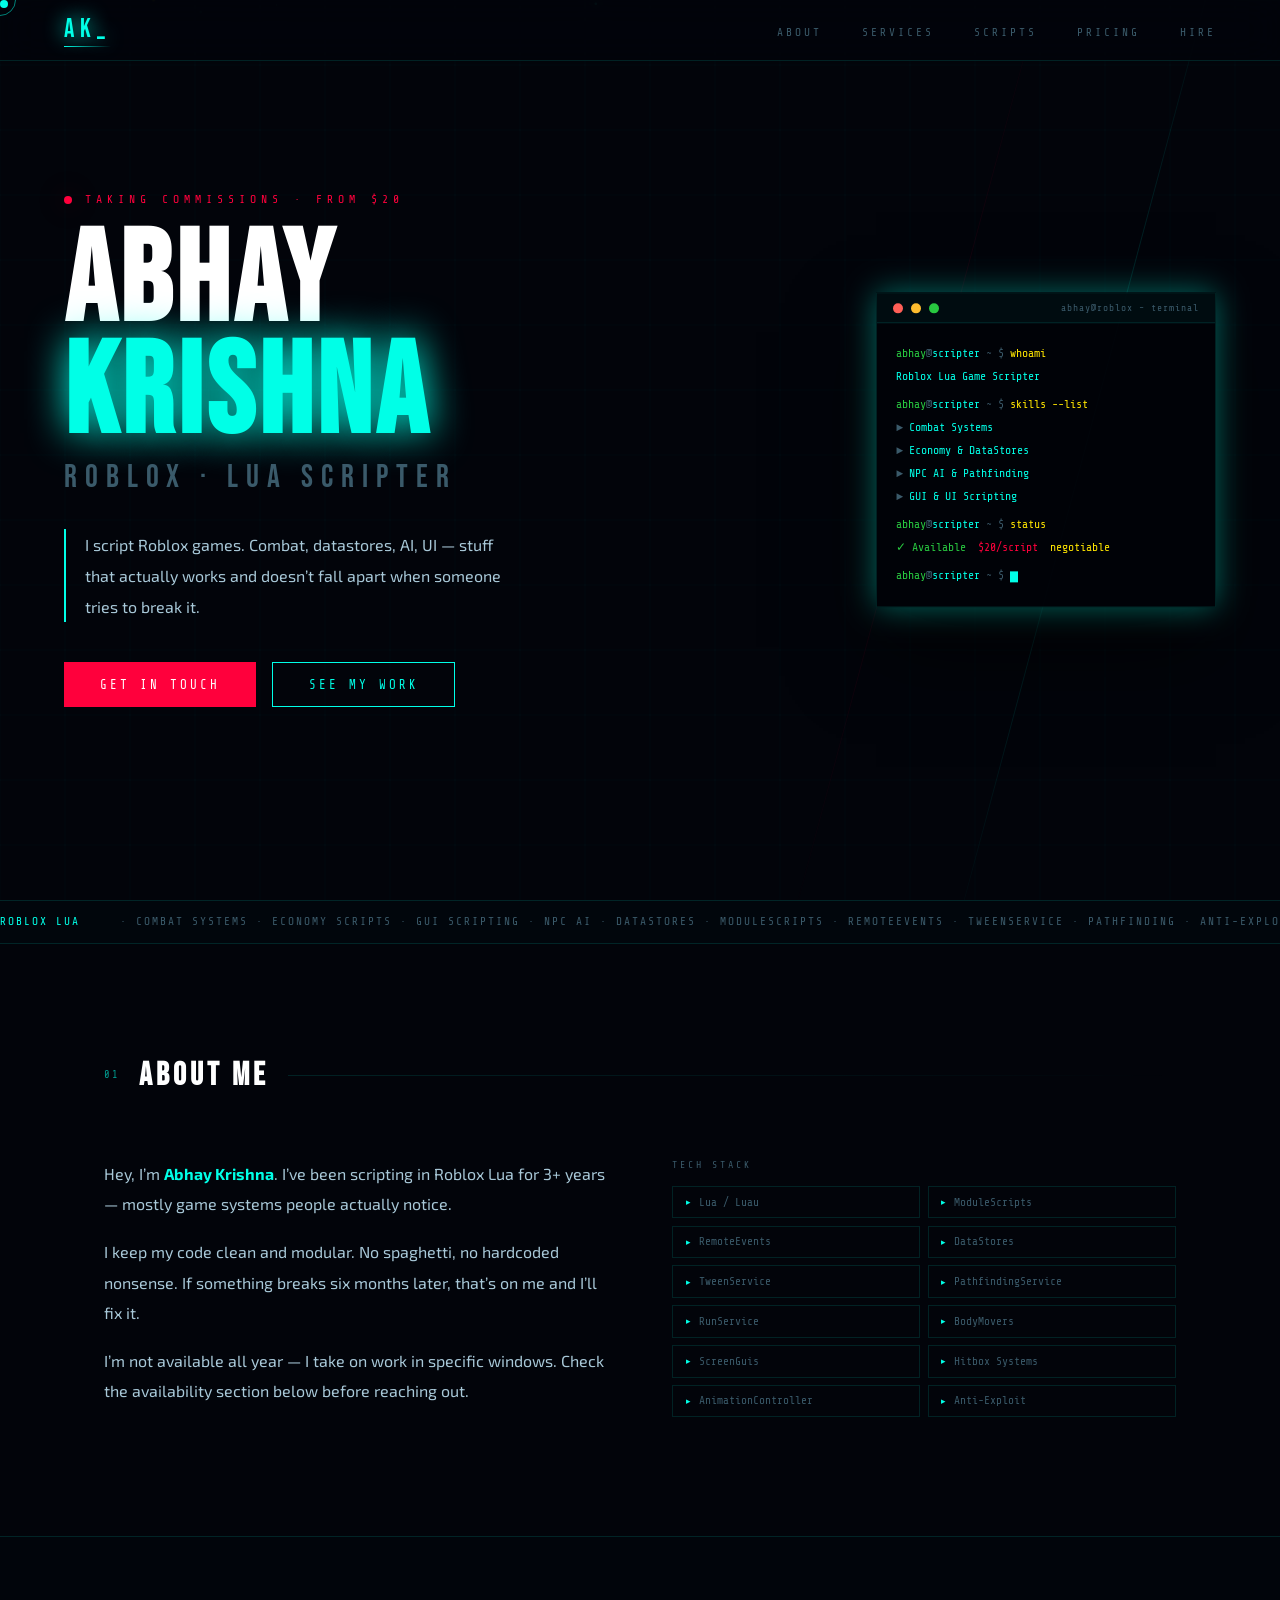
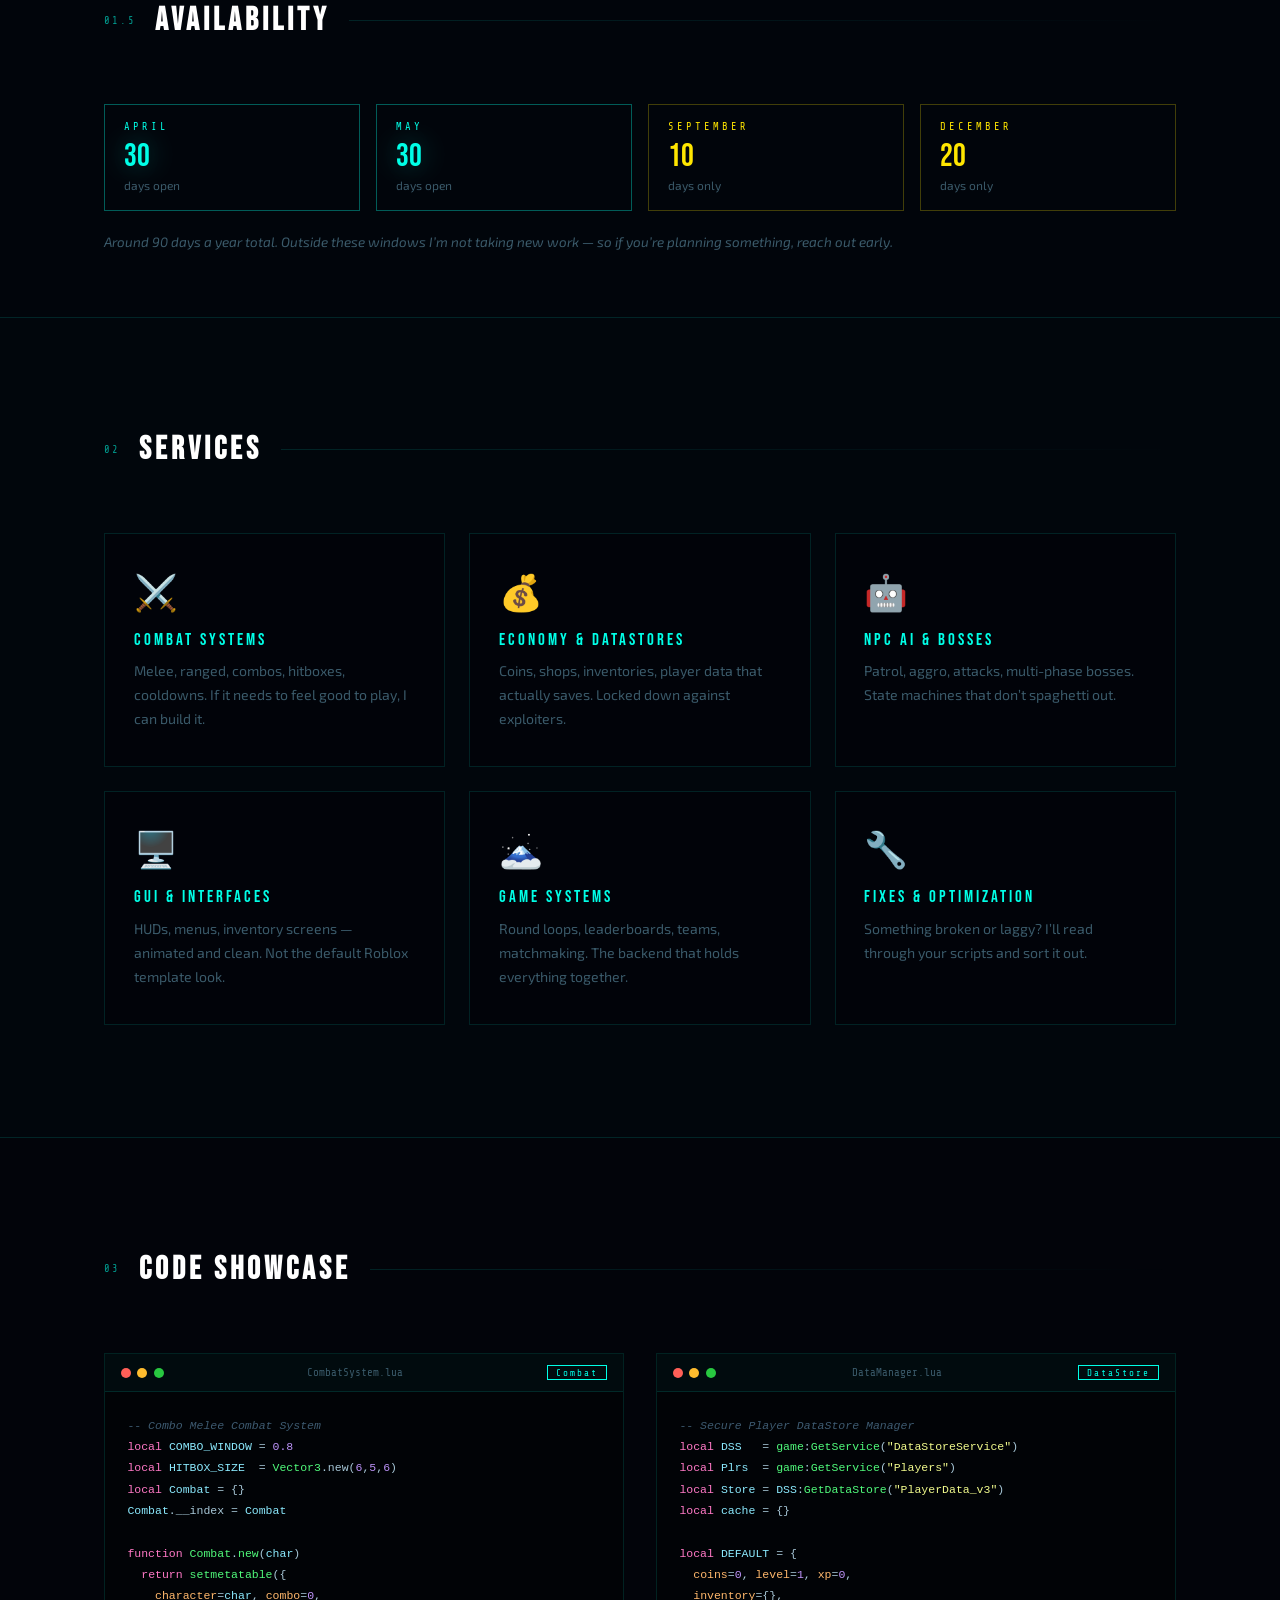
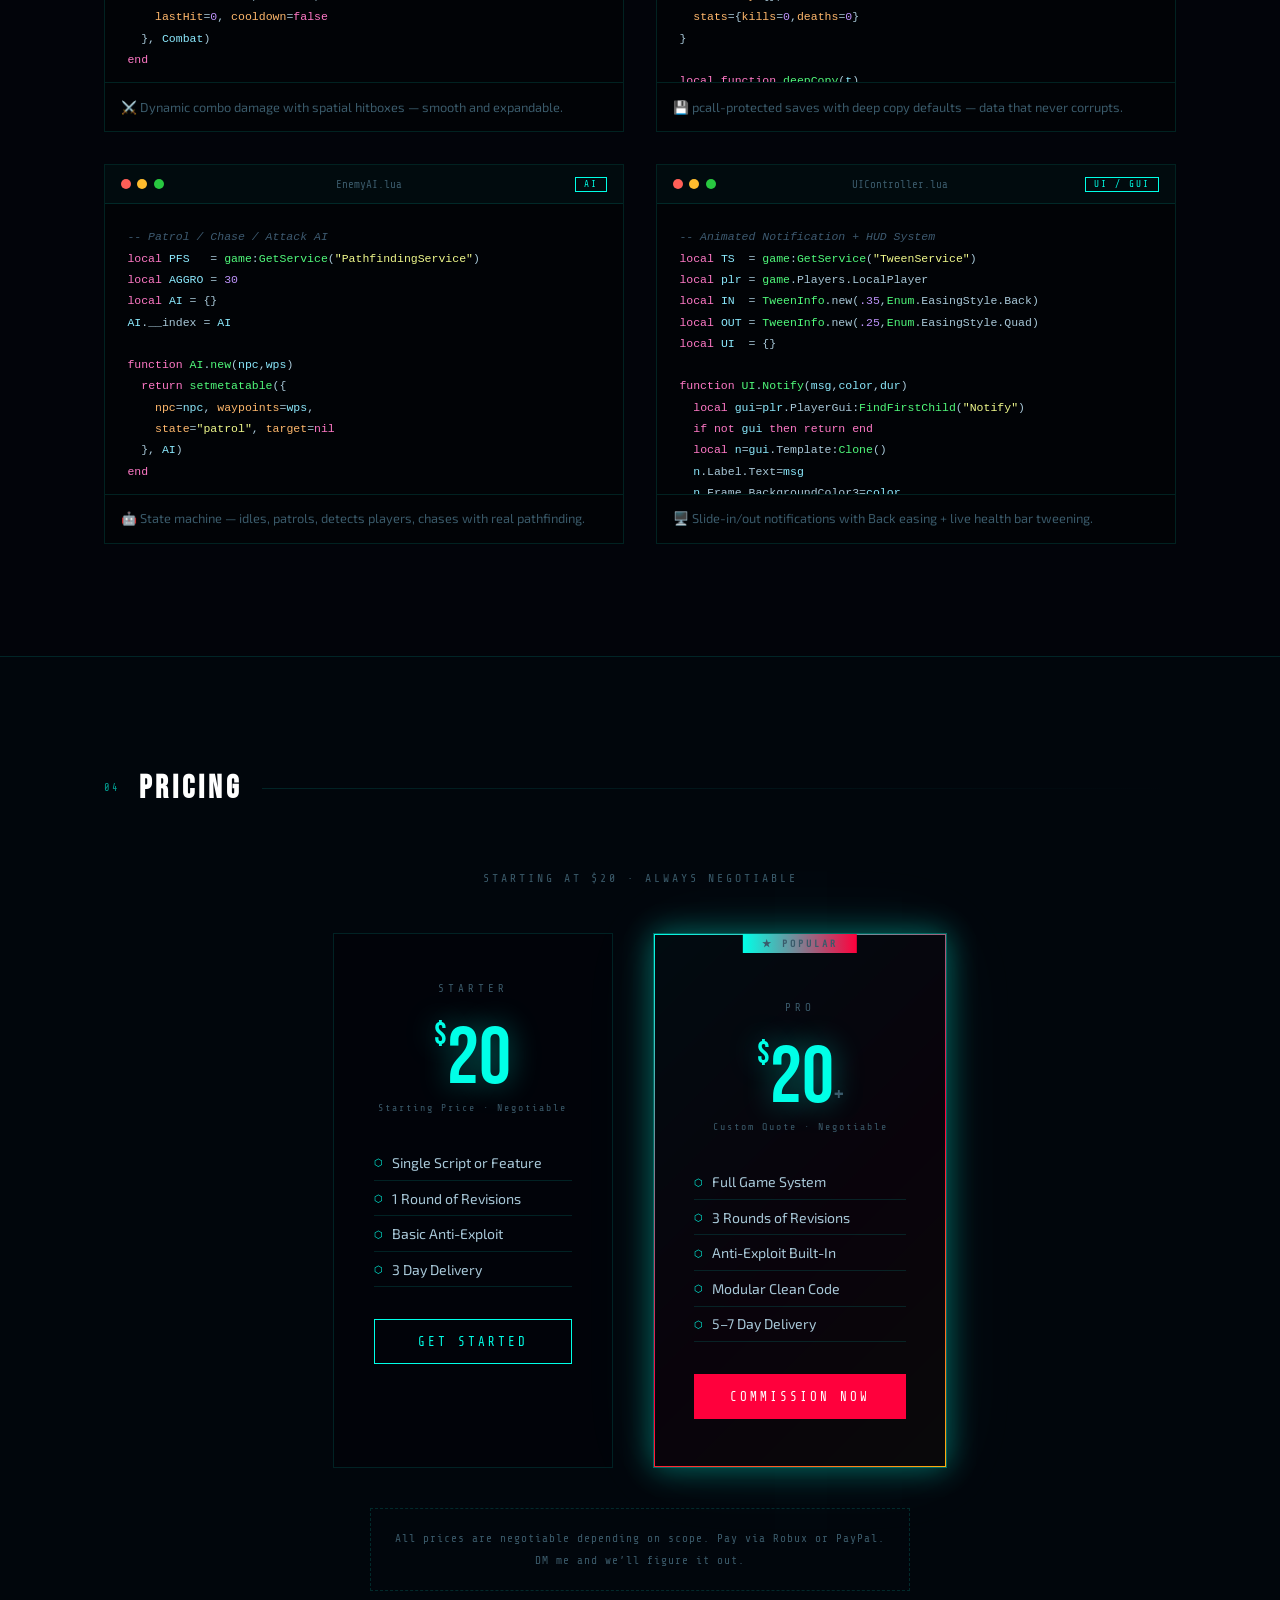
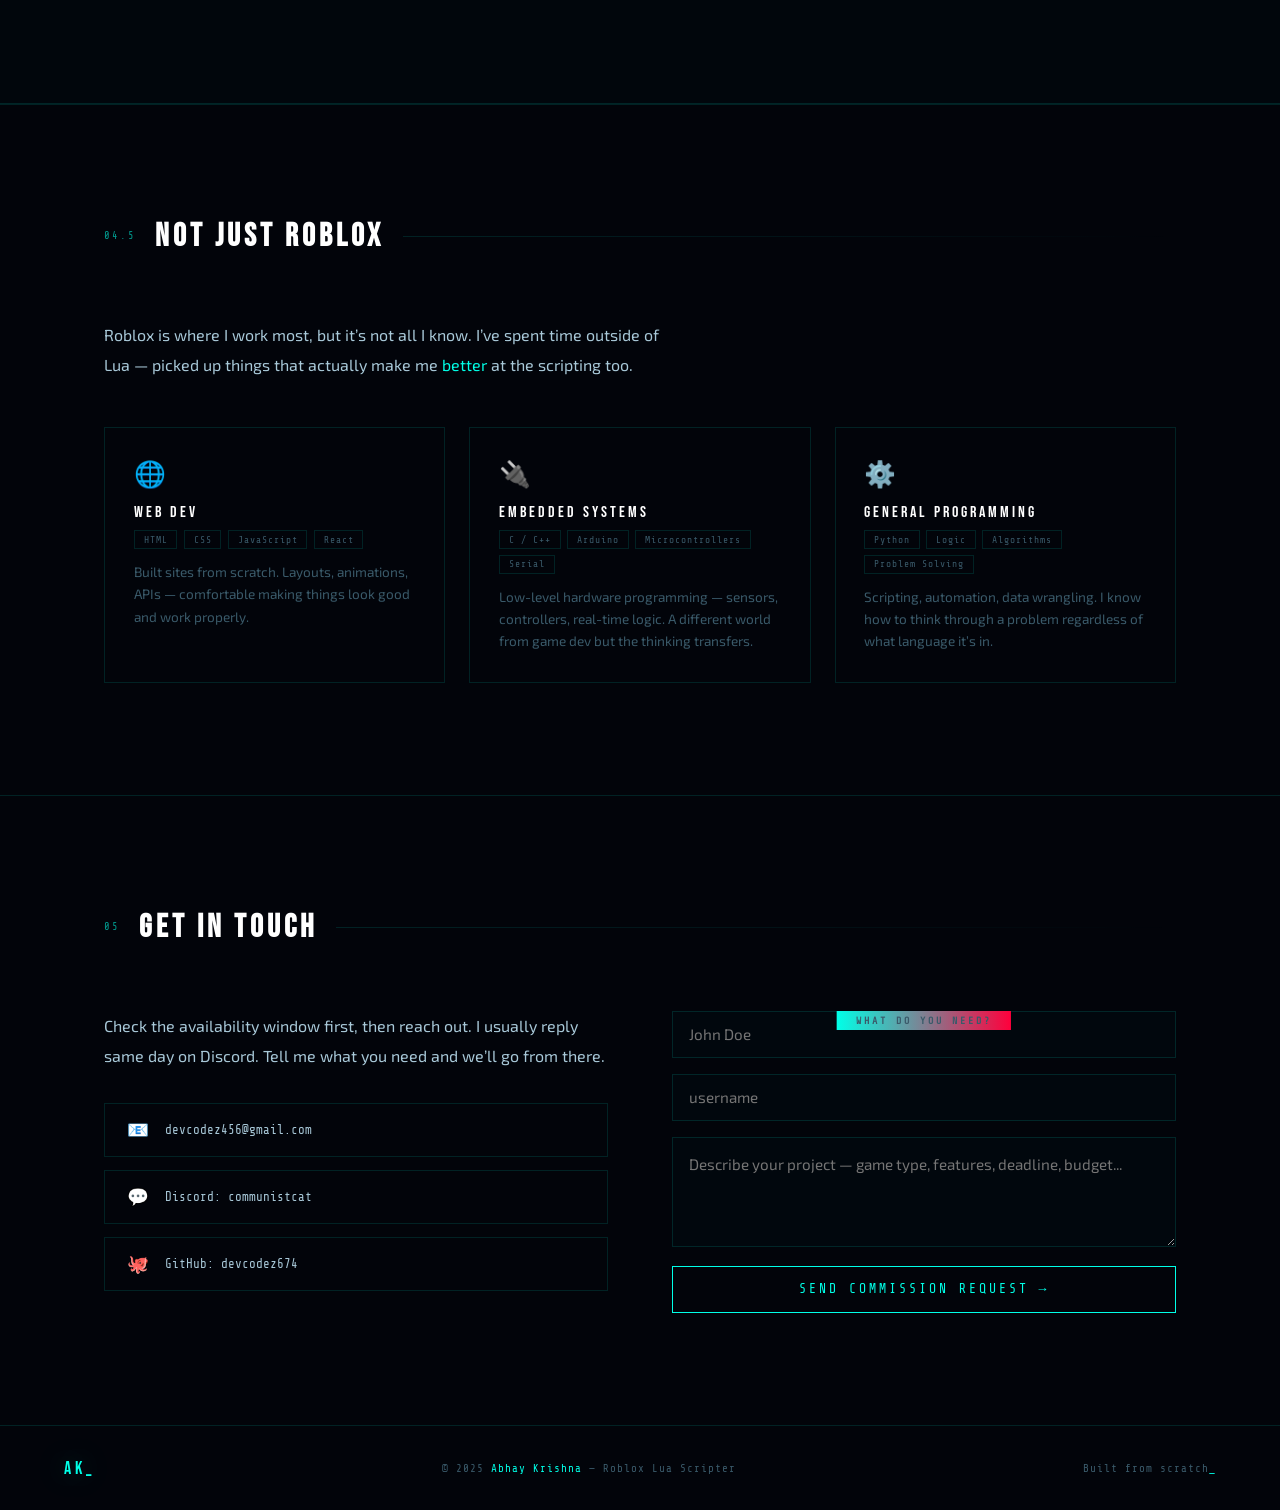
==== index.html @ d7e295e7 "Update print statement from 'Hello' to 'Goodbye'" ====
<!DOCTYPE html>
<html lang="en">
<head>
<meta charset="UTF-8">
<meta name="viewport" content="width=device-width, initial-scale=1.0">
<title>Abhay Krishna — Roblox Scripter</title>
<link href="https://fonts.googleapis.com/css2?family=Exo+2:wght@300;400;700;900&family=Share+Tech+Mono&family=Bebas+Neue&display=swap" rel="stylesheet">
<style>
:root{
  --bg:#02040a;--c1:#00ffe7;--c2:#ff003c;--c3:#ffe600;
  --border:rgba(0,255,231,.12);--text:#a8c8d8;--muted:#3a5a6a;
  --glow1:0 0 30px rgba(0,255,231,.4);--glow2:0 0 30px rgba(255,0,60,.4);
}
*,*::before,*::after{box-sizing:border-box;margin:0;padding:0}
html{scroll-behavior:smooth}
body{background:var(--bg);color:var(--text);font-family:'Exo 2',sans-serif;overflow-x:hidden;cursor:none}
 
#cur{position:fixed;width:8px;height:8px;background:var(--c1);border-radius:50%;pointer-events:none;z-index:9999;mix-blend-mode:screen;transition:transform .08s,background .15s}
#cur2{position:fixed;width:32px;height:32px;border:1px solid var(--c1);border-radius:50%;pointer-events:none;z-index:9998;opacity:.5;transition:border-color .2s,transform .1s}
#bgCanvas{position:fixed;inset:0;z-index:0;pointer-events:none}
 
nav{position:fixed;top:0;left:0;right:0;z-index:500;display:flex;justify-content:space-between;align-items:center;padding:.9rem 4rem;background:rgba(2,4,10,.8);backdrop-filter:blur(20px);border-bottom:1px solid var(--border)}
.logo{font-family:'Bebas Neue',sans-serif;font-size:1.6rem;letter-spacing:6px;color:var(--c1);text-shadow:0 0 20px var(--c1);position:relative}
.logo::after{content:'';position:absolute;bottom:-2px;left:0;right:0;height:1px;background:linear-gradient(90deg,var(--c1),transparent)}
.nav-links{display:flex;gap:2.5rem;list-style:none}
.nav-links a{font-family:'Share Tech Mono',monospace;font-size:.7rem;letter-spacing:3px;text-transform:uppercase;color:var(--muted);text-decoration:none;transition:color .2s;position:relative}
.nav-links a::after{content:'';position:absolute;bottom:-4px;left:0;width:0;height:1px;background:var(--c1);transition:width .3s}
.nav-links a:hover{color:var(--c1)}
.nav-links a:hover::after{width:100%}
 
.hero{min-height:100vh;display:flex;align-items:center;padding:0 4rem;position:relative;overflow:hidden}
.hero::before{content:'';position:absolute;top:-100px;right:15%;width:1px;height:120vh;background:linear-gradient(180deg,transparent,var(--c1),transparent);opacity:.18;transform:rotate(15deg)}
.hero::after{content:'';position:absolute;top:-100px;right:28%;width:1px;height:120vh;background:linear-gradient(180deg,transparent,var(--c2),transparent);opacity:.1;transform:rotate(15deg)}
.hero-content{position:relative;z-index:10;max-width:700px}
 
.eyebrow{font-family:'Share Tech Mono',monospace;font-size:.72rem;letter-spacing:5px;color:var(--c2);text-transform:uppercase;margin-bottom:1.3rem;display:flex;align-items:center;gap:.8rem;opacity:0;animation:fadeUp .6s .2s ease forwards}
.pdot{width:8px;height:8px;border-radius:50%;background:var(--c2);box-shadow:var(--glow2);animation:pdot 1.5s ease-in-out infinite}
@keyframes pdot{0%,100%{transform:scale(1);opacity:1}50%{transform:scale(2);opacity:.3}}
 
.hname{font-family:'Bebas Neue',sans-serif;font-size:clamp(4rem,10vw,9rem);line-height:.88;letter-spacing:4px;color:#fff;margin-bottom:.35rem;opacity:0;animation:fadeUp .7s .35s ease forwards}
.glitch{position:relative;color:var(--c1);text-shadow:0 0 40px var(--c1);display:inline-block;animation:glitch 5s infinite}
@keyframes glitch{
  0%,88%,100%{clip-path:none;transform:none}
  90%{clip-path:inset(15% 0 65% 0);transform:translate(-5px,0);color:var(--c2)}
  92%{clip-path:inset(60% 0 10% 0);transform:translate(5px,0);color:var(--c3)}
  94%{clip-path:none;transform:none;color:var(--c1)}
  96%{clip-path:inset(35% 0 45% 0);transform:translate(-3px,0)}
  98%{clip-path:none;transform:none}
}
.hsub{font-family:'Bebas Neue',sans-serif;font-size:clamp(1rem,2.5vw,2rem);letter-spacing:8px;color:var(--muted);margin-bottom:2rem;opacity:0;animation:fadeUp .7s .5s ease forwards}
.hdesc{font-size:1rem;line-height:1.95;color:var(--text);max-width:460px;margin-bottom:2.5rem;border-left:2px solid var(--c1);padding-left:1.2rem;opacity:0;animation:fadeUp .7s .65s ease forwards}
.hbtns{display:flex;gap:1rem;flex-wrap:wrap;opacity:0;animation:fadeUp .7s .8s ease forwards}
 
.btn{font-family:'Share Tech Mono',monospace;font-size:.78rem;letter-spacing:3px;text-transform:uppercase;padding:.9rem 2.2rem;text-decoration:none;cursor:none;display:inline-block;transition:all .22s;border:none}
.btn-neon{background:transparent;color:var(--c1);border:1px solid var(--c1)}
.btn-neon:hover{background:var(--c1);color:#000;box-shadow:var(--glow1);transform:translateY(-2px)}
.btn-fire{background:var(--c2);color:#fff;border:1px solid var(--c2)}
.btn-fire:hover{box-shadow:var(--glow2);transform:translateY(-2px)}
 
.hero-term{position:absolute;right:5%;top:50%;transform:translateY(-50%);background:rgba(1,3,8,.95);border:1px solid var(--border);width:340px;box-shadow:var(--glow1),0 40px 80px rgba(0,0,0,.7);opacity:0;animation:slideIn .8s .9s ease forwards;z-index:10}
@keyframes slideIn{from{opacity:0;transform:translateY(-50%) translateX(40px)}to{opacity:1;transform:translateY(-50%) translateX(0)}}
.tbar{display:flex;align-items:center;gap:.5rem;padding:.6rem 1rem;background:rgba(0,255,231,.04);border-bottom:1px solid var(--border)}
.tbar .d{width:10px;height:10px;border-radius:50%}
.tbar .d:nth-child(1){background:#ff5f57}.tbar .d:nth-child(2){background:#febc2e}.tbar .d:nth-child(3){background:#28c840}
.ttitle{font-family:'Share Tech Mono',monospace;font-size:.6rem;color:var(--muted);margin-left:auto;letter-spacing:1px}
.tbody{padding:1.2rem;font-family:'Share Tech Mono',monospace;font-size:.72rem;line-height:2}
.tg{color:#28c840}.tc{color:var(--c1)}.tr{color:var(--c2)}.ty{color:var(--c3)}.tm{color:var(--muted)}
.tcur{display:inline-block;width:8px;height:1em;background:var(--c1);animation:blink 1s step-end infinite;vertical-align:text-bottom}
@keyframes blink{0%,100%{opacity:1}50%{opacity:0}}
 
.sw{position:relative;z-index:10;max-width:1200px;margin:0 auto;padding:7rem 4rem}
.sh{display:flex;align-items:center;gap:1.2rem;margin-bottom:4rem}
.sn{font-family:'Share Tech Mono',monospace;font-size:.65rem;color:var(--c1);letter-spacing:2px;opacity:.6}
.st{font-family:'Bebas Neue',sans-serif;font-size:2rem;letter-spacing:4px;color:#fff;text-transform:uppercase}
.sl{flex:1;height:1px;background:linear-gradient(90deg,var(--border),transparent)}
 
/* ABOUT */
.abg{display:grid;grid-template-columns:1fr 1fr;gap:4rem;align-items:start}
.atext p{margin-bottom:1.1rem;line-height:1.9;font-size:1rem}
.atext strong{color:var(--c1)}
.skgrid{display:grid;grid-template-columns:1fr 1fr;gap:.45rem}
.sk{font-family:'Share Tech Mono',monospace;font-size:.7rem;padding:.55rem .8rem;border:1px solid var(--border);color:var(--muted);transition:all .2s;display:flex;align-items:center;gap:.5rem}
.sk::before{content:'▸';color:var(--c1);font-size:.55rem;flex-shrink:0}
.sk:hover{border-color:var(--c1);color:var(--c1);background:rgba(0,255,231,.04);box-shadow:var(--glow1);transform:translateX(4px)}
 
/* AVAILABILITY */
.avail-wrap{display:flex;gap:1rem;flex-wrap:wrap}
.month-block{flex:1;min-width:120px;border:1px solid var(--border);padding:1rem 1.2rem;transition:border-color .25s}
.month-block.open{border-color:rgba(0,255,231,.35)}
.month-block.limited{border-color:rgba(255,230,0,.25)}
.month-name{font-family:'Share Tech Mono',monospace;font-size:.65rem;letter-spacing:3px;color:var(--muted);text-transform:uppercase;margin-bottom:.5rem}
.month-block.open .month-name{color:var(--c1)}
.month-block.limited .month-name{color:var(--c3)}
.month-days{font-family:'Bebas Neue',sans-serif;font-size:2rem;line-height:1;color:#fff;margin-bottom:.25rem}
.month-block.open .month-days{color:var(--c1);text-shadow:var(--glow1)}
.month-block.limited .month-days{color:var(--c3)}
.month-note{font-size:.75rem;color:var(--muted);line-height:1.4}
.avail-note{margin-top:1.2rem;font-size:.85rem;color:var(--muted);line-height:1.7;font-style:italic}
 
/* SERVICES */
.svb{background:rgba(0,255,231,.012);border-top:1px solid var(--border);border-bottom:1px solid var(--border)}
.svg{display:grid;grid-template-columns:repeat(3,1fr);gap:1.5rem}
.svc{background:rgba(2,4,10,.85);border:1px solid var(--border);padding:2.2rem 1.8rem;position:relative;overflow:hidden;transition:transform .25s,border-color .25s,box-shadow .25s;cursor:none}
.svc::before{content:'';position:absolute;top:0;left:0;right:0;height:2px;background:linear-gradient(90deg,var(--c1),var(--c2));transform:scaleX(0);transform-origin:left;transition:transform .3s}
.svc::after{content:'';position:absolute;inset:0;background:radial-gradient(circle at 50% 0%,rgba(0,255,231,.05),transparent 70%);opacity:0;transition:opacity .3s}
.svc:hover{transform:translateY(-6px);border-color:rgba(0,255,231,.3);box-shadow:0 20px 60px rgba(0,0,0,.4),var(--glow1)}
.svc:hover::before{transform:scaleX(1)}
.svc:hover::after{opacity:1}
.sico{font-size:2.2rem;margin-bottom:1rem;display:block}
.snm{font-family:'Bebas Neue',sans-serif;letter-spacing:3px;font-size:1.05rem;color:var(--c1);margin-bottom:.6rem}
.sds{font-size:.88rem;color:var(--muted);line-height:1.7}
 
/* CODE */
.cgrid{display:grid;grid-template-columns:1fr 1fr;gap:2rem}
.ccard{background:#010306;border:1px solid var(--border);overflow:hidden;transition:border-color .3s,box-shadow .3s,transform .2s}
.ccard:hover{border-color:rgba(0,255,231,.4);box-shadow:var(--glow1),0 30px 60px rgba(0,0,0,.5)}
.ctop{display:flex;align-items:center;justify-content:space-between;padding:.7rem 1rem;background:rgba(0,255,231,.03);border-bottom:1px solid var(--border)}
.dots{display:flex;gap:.4rem}
.dots span{width:10px;height:10px;border-radius:50%}
.dots span:nth-child(1){background:#ff5f57}.dots span:nth-child(2){background:#febc2e}.dots span:nth-child(3){background:#28c840}
.fn2{font-family:'Share Tech Mono',monospace;font-size:.68rem;color:var(--muted)}
.ctg{font-family:'Share Tech Mono',monospace;font-size:.58rem;border:1px solid var(--c1);color:var(--c1);padding:.1rem .5rem;letter-spacing:2px}
pre{padding:1.4rem;font-family:'Share Tech Mono',monospace;font-size:.72rem;line-height:1.85;overflow-x:auto;max-height:290px;scrollbar-width:thin;scrollbar-color:var(--border) transparent}
pre::-webkit-scrollbar{width:3px;height:3px}
pre::-webkit-scrollbar-thumb{background:var(--border)}
.kw{color:#ff79c6}.fn{color:#50fa7b}.str{color:#f1fa8c}.num{color:#bd93f9}.cm{color:#3d5a70;font-style:italic}.var{color:#8be9fd}.prop{color:#ffb86c}.op{color:#ff79c6}
.cfoot{padding:.9rem 1rem;border-top:1px solid var(--border);font-size:.8rem;color:var(--muted);line-height:1.5}
 
/* PRICING */
.pw{display:flex;justify-content:center;gap:2.5rem;flex-wrap:wrap}
.pcard{background:rgba(2,4,10,.92);border:1px solid var(--border);padding:3rem 2.5rem;min-width:280px;text-align:center;position:relative;overflow:hidden;transition:transform .3s,box-shadow .3s}
.pcard.feat{border-color:rgba(0,255,231,.4);box-shadow:var(--glow1),0 0 80px rgba(0,255,231,.06)}
.pcard:hover{transform:translateY(-8px);box-shadow:0 30px 80px rgba(0,0,0,.5),var(--glow1)}
.pcard .fg{position:absolute;inset:-1px;background:linear-gradient(135deg,var(--c1),var(--c2),var(--c3),var(--c1));background-size:300%;z-index:-1;animation:bgspin 4s linear infinite;opacity:0}
.pcard.feat .fg{opacity:1}
@keyframes bgspin{0%{background-position:0%}100%{background-position:300%}}
.pcard .fi{position:absolute;inset:1px;background:rgba(2,4,10,.97);z-index:-1}
.flbl{position:absolute;top:0;left:50%;transform:translateX(-50%);background:linear-gradient(90deg,var(--c1),var(--c2));color:#000;font-family:'Share Tech Mono',monospace;font-size:.58rem;letter-spacing:3px;padding:.25rem 1.2rem;font-weight:700}
.ptier{font-family:'Share Tech Mono',monospace;font-size:.68rem;letter-spacing:4px;color:var(--muted);text-transform:uppercase;margin-bottom:1.5rem}
.pbig{font-family:'Bebas Neue',sans-serif;font-size:5rem;line-height:1;color:var(--c1);text-shadow:var(--glow1);margin-bottom:.2rem}
.pbig sup{font-size:2rem;vertical-align:top;margin-top:.8rem}
.pnote{font-family:'Share Tech Mono',monospace;font-size:.62rem;color:var(--muted);letter-spacing:2px;margin-bottom:2rem}
.plist{list-style:none;text-align:left;margin-bottom:2rem}
.plist li{padding:.55rem 0;border-bottom:1px solid var(--border);font-size:.88rem;display:flex;align-items:center;gap:.6rem}
.plist li::before{content:'⬡';color:var(--c1);font-size:.65rem;flex-shrink:0}
 
/* ALSO */
.also-intro{font-size:1rem;line-height:1.85;color:var(--text);max-width:560px;margin-bottom:3rem}
.also-intro em{color:var(--c1);font-style:normal}
.also-grid{display:grid;grid-template-columns:repeat(3,1fr);gap:1.5rem}
.also-card{border:1px solid var(--border);padding:1.8rem;position:relative;overflow:hidden;transition:border-color .25s,transform .25s;cursor:none}
.also-card::after{content:'';position:absolute;inset:0;background:radial-gradient(circle at 50% 100%,rgba(0,255,231,.04),transparent 60%);opacity:0;transition:opacity .3s}
.also-card:hover{border-color:rgba(0,255,231,.3);transform:translateY(-4px)}
.also-card:hover::after{opacity:1}
.also-icon{font-size:1.6rem;margin-bottom:.9rem;display:block}
.also-name{font-family:'Bebas Neue',sans-serif;font-size:1rem;letter-spacing:3px;color:#fff;margin-bottom:.5rem}
.also-tags{display:flex;flex-wrap:wrap;gap:.4rem;margin-bottom:.75rem}
.tag{font-family:'Share Tech Mono',monospace;font-size:.6rem;padding:.2rem .55rem;border:1px solid var(--border);color:var(--muted);letter-spacing:1px;transition:all .2s}
.also-card:hover .tag{border-color:rgba(0,255,231,.2);color:rgba(0,255,231,.5)}
.also-desc{font-size:.85rem;color:var(--muted);line-height:1.65}
 
/* CONTACT */
.cntg{display:grid;grid-template-columns:1fr 1fr;gap:4rem;align-items:start}
.cintro{font-size:1rem;line-height:1.9;margin-bottom:2rem}
.clinks{display:flex;flex-direction:column;gap:.8rem}
.clink{display:flex;align-items:center;gap:1rem;padding:1rem 1.4rem;border:1px solid var(--border);text-decoration:none;color:var(--text);font-family:'Share Tech Mono',monospace;font-size:.78rem;transition:all .2s;position:relative;overflow:hidden}
.clink::before{content:'';position:absolute;left:0;top:0;bottom:0;width:0;background:linear-gradient(90deg,rgba(0,255,231,.07),transparent);transition:width .3s}
.clink:hover{border-color:var(--c1);color:var(--c1);transform:translateX(6px)}
.clink:hover::before{width:100%}
.cico{font-size:1.1rem;min-width:20px;text-align:center}
.cform{display:flex;flex-direction:column;gap:1rem}
.flbl{font-family:'Share Tech Mono',monospace;font-size:.62rem;letter-spacing:3px;color:var(--muted);text-transform:uppercase;display:block;margin-bottom:.3rem}
.finp,.ftxt{width:100%;background:rgba(0,255,231,.015);border:1px solid var(--border);color:var(--text);padding:.85rem 1rem;font-family:'Exo 2',sans-serif;font-size:.95rem;outline:none;transition:border-color .2s,box-shadow .2s;cursor:none}
.finp:focus,.ftxt:focus{border-color:var(--c1);box-shadow:var(--glow1)}
.ftxt{resize:vertical;min-height:110px;line-height:1.6}
 
/* MARQUEE */
.marq{overflow:hidden;padding:.9rem 0;border-top:1px solid var(--border);border-bottom:1px solid var(--border);background:rgba(0,255,231,.012);position:relative;z-index:10}
.mtrack{display:flex;gap:2.5rem;white-space:nowrap;animation:marqA 22s linear infinite;font-family:'Share Tech Mono',monospace;font-size:.7rem;color:var(--muted);letter-spacing:2px;text-transform:uppercase}
.mtrack .hi{color:var(--c1)}
@keyframes marqA{from{transform:translateX(0)}to{transform:translateX(-50%)}}
 
footer{position:relative;z-index:10;padding:2rem 4rem;border-top:1px solid var(--border);display:flex;justify-content:space-between;align-items:center}
footer p{font-family:'Share Tech Mono',monospace;font-size:.68rem;color:var(--muted);letter-spacing:1px}
.flogo{font-family:'Bebas Neue',sans-serif;font-size:1.1rem;letter-spacing:4px;color:var(--c1);text-shadow:var(--glow1)}
 
.rev{opacity:0;transform:translateY(28px);transition:opacity .7s ease,transform .7s ease}
.rev.on{opacity:1;transform:translateY(0)}
@keyframes fadeUp{from{opacity:0;transform:translateY(22px)}to{opacity:1;transform:translateY(0)}}
 
@media(max-width:960px){
  nav{padding:.8rem 1.5rem}
  .sw{padding:5rem 1.5rem}
  .hero{padding:6rem 1.5rem 3rem;flex-direction:column;justify-content:center;align-items:flex-start}
  .hero-term{position:static;transform:none;width:100%;margin-top:2rem;animation:fadeUp .8s .9s ease forwards}
  .abg,.cntg,.cgrid,.also-grid{grid-template-columns:1fr}
  .svg{grid-template-columns:1fr 1fr}
  footer{flex-direction:column;gap:.5rem;text-align:center}
}
@media(max-width:600px){
  .svg,.also-grid{grid-template-columns:1fr}
  .nav-links{display:none}
  .hname{font-size:3.5rem}
}
</style>
</head>
<body>
 
<div id="cur"></div>
<div id="cur2"></div>
<canvas id="bgCanvas"></canvas>
 
<nav>
  <div class="logo">AK_</div>
  <ul class="nav-links">
    <li><a href="#about">About</a></li>
    <li><a href="#services">Services</a></li>
    <li><a href="#showcase">Scripts</a></li>
    <li><a href="#pricing">Pricing</a></li>
    <li><a href="#contact">Hire</a></li>
  </ul>
</nav>
 
<!-- HERO -->
<div class="hero" id="home">
  <div class="hero-content">
    <div class="eyebrow"><span class="pdot"></span>taking commissions &middot; from $20</div>
    <h1 class="hname">ABHAY<br><span class="glitch">KRISHNA</span></h1>
    <div class="hsub">Roblox &middot; Lua Scripter</div>
    <p class="hdesc">I script Roblox games. Combat, datastores, AI, UI &mdash; stuff that actually works and doesn&rsquo;t fall apart when someone tries to break it.</p>
    <div class="hbtns">
      <a href="#contact" class="btn btn-fire">Get In Touch</a>
      <a href="#showcase" class="btn btn-neon">See My Work</a>
    </div>
  </div>
 
  <div class="hero-term">
    <div class="tbar"><span class="d"></span><span class="d"></span><span class="d"></span><span class="ttitle">abhay@roblox ~ terminal</span></div>
    <div class="tbody">
      <div class="tl"><span class="tg">abhay</span><span class="tm">@</span><span class="tc">scripter</span><span class="tm"> ~ $</span> <span class="ty">whoami</span></div>
      <div class="tl"><span class="tc">Roblox Lua Game Scripter</span></div>
      <div class="tl" style="margin-top:.3rem"><span class="tg">abhay</span><span class="tm">@</span><span class="tc">scripter</span><span class="tm"> ~ $</span> <span class="ty">skills --list</span></div>
      <div class="tl"><span class="tm">&#9658;</span> <span class="tc">Combat Systems</span></div>
      <div class="tl"><span class="tm">&#9658;</span> <span class="tc">Economy &amp; DataStores</span></div>
      <div class="tl"><span class="tm">&#9658;</span> <span class="tc">NPC AI &amp; Pathfinding</span></div>
      <div class="tl"><span class="tm">&#9658;</span> <span class="tc">GUI &amp; UI Scripting</span></div>
      <div class="tl" style="margin-top:.3rem"><span class="tg">abhay</span><span class="tm">@</span><span class="tc">scripter</span><span class="tm"> ~ $</span> <span class="ty">status</span></div>
      <div class="tl"><span class="tg">&#10003; Available</span>&nbsp;&nbsp;<span class="tr">$20/script</span>&nbsp;&nbsp;<span class="ty">negotiable</span></div>
      <div class="tl" style="margin-top:.3rem"><span class="tg">abhay</span><span class="tm">@</span><span class="tc">scripter</span><span class="tm"> ~ $</span> <span class="tcur"></span></div>
    </div>
  </div>
</div>
 
<div class="marq">
  <div class="mtrack">
    <span class="hi">Roblox Lua</span> &middot; Combat Systems &middot; Economy Scripts &middot; GUI Scripting &middot; NPC AI &middot; DataStores &middot; ModuleScripts &middot; RemoteEvents &middot; TweenService &middot; Pathfinding &middot; Anti-Exploit &middot; Hitboxes &middot;&nbsp;
    <span class="hi">Roblox Lua</span> &middot; Combat Systems &middot; Economy Scripts &middot; GUI Scripting &middot; NPC AI &middot; DataStores &middot; ModuleScripts &middot; RemoteEvents &middot; TweenService &middot; Pathfinding &middot; Anti-Exploit &middot; Hitboxes &middot;&nbsp;
    <span class="hi">Roblox Lua</span> &middot; Combat Systems &middot; Economy Scripts &middot; GUI Scripting &middot; NPC AI &middot; DataStores &middot; ModuleScripts &middot; RemoteEvents &middot; TweenService &middot; Pathfinding &middot; Anti-Exploit &middot; Hitboxes &middot;&nbsp;
  </div>
</div>
 
<!-- ABOUT -->
<div id="about" style="position:relative;z-index:10">
<div class="sw">
  <div class="sh rev"><span class="sn">01</span><h2 class="st">About Me</h2><div class="sl"></div></div>
  <div class="abg">
    <div class="atext rev">
      <p>Hey, I&rsquo;m <strong>Abhay Krishna</strong>. I&rsquo;ve been scripting in Roblox Lua for 3+ years &mdash; mostly game systems people actually notice.</p>
      <p>I keep my code clean and modular. No spaghetti, no hardcoded nonsense. If something breaks six months later, that&rsquo;s on me and I&rsquo;ll fix it.</p>
      <p>I&rsquo;m not available all year &mdash; I take on work in specific windows. Check the availability section below before reaching out.</p>
    </div>
    <div class="rev" style="transition-delay:.1s">
      <div style="font-family:'Share Tech Mono',monospace;font-size:.62rem;letter-spacing:3px;color:var(--muted);text-transform:uppercase;margin-bottom:1rem">Tech Stack</div>
      <div class="skgrid">
        <div class="sk">Lua / Luau</div><div class="sk">ModuleScripts</div>
        <div class="sk">RemoteEvents</div><div class="sk">DataStores</div>
        <div class="sk">TweenService</div><div class="sk">PathfindingService</div>
        <div class="sk">RunService</div><div class="sk">BodyMovers</div>
        <div class="sk">ScreenGuis</div><div class="sk">Hitbox Systems</div>
        <div class="sk">AnimationController</div><div class="sk">Anti-Exploit</div>
      </div>
    </div>
  </div>
</div>
</div>
 
<!-- AVAILABILITY -->
<div id="availability" style="position:relative;z-index:10;background:rgba(0,255,231,.008);border-top:1px solid var(--border)">
<div class="sw" style="padding-top:4rem;padding-bottom:4rem">
  <div class="sh rev"><span class="sn">01.5</span><h2 class="st">Availability</h2><div class="sl"></div></div>
  <div class="avail-wrap rev">
    <div class="month-block open">
      <div class="month-name">April</div>
      <div class="month-days">30</div>
      <div class="month-note">days open</div>
    </div>
    <div class="month-block open">
      <div class="month-name">May</div>
      <div class="month-days">30</div>
      <div class="month-note">days open</div>
    </div>
    <div class="month-block limited">
      <div class="month-name">September</div>
      <div class="month-days">10</div>
      <div class="month-note">days only</div>
    </div>
    <div class="month-block limited">
      <div class="month-name">December</div>
      <div class="month-days">20</div>
      <div class="month-note">days only</div>
    </div>
  </div>
  <p class="avail-note rev">Around 90 days a year total. Outside these windows I&rsquo;m not taking new work &mdash; so if you&rsquo;re planning something, reach out early.</p>
</div>
</div>
 
<!-- SERVICES -->
<div id="services" class="svb" style="position:relative;z-index:10">
<div class="sw">
  <div class="sh rev"><span class="sn">02</span><h2 class="st">Services</h2><div class="sl"></div></div>
  <div class="svg">
    <div class="svc rev"><span class="sico">&#9876;&#65039;</span><div class="snm">Combat Systems</div><p class="sds">Melee, ranged, combos, hitboxes, cooldowns. If it needs to feel good to play, I can build it.</p></div>
    <div class="svc rev" style="transition-delay:.05s"><span class="sico">&#128176;</span><div class="snm">Economy &amp; DataStores</div><p class="sds">Coins, shops, inventories, player data that actually saves. Locked down against exploiters.</p></div>
    <div class="svc rev" style="transition-delay:.1s"><span class="sico">&#129302;</span><div class="snm">NPC AI &amp; Bosses</div><p class="sds">Patrol, aggro, attacks, multi-phase bosses. State machines that don&rsquo;t spaghetti out.</p></div>
    <div class="svc rev" style="transition-delay:.15s"><span class="sico">&#128421;&#65039;</span><div class="snm">GUI &amp; Interfaces</div><p class="sds">HUDs, menus, inventory screens &mdash; animated and clean. Not the default Roblox template look.</p></div>
    <div class="svc rev" style="transition-delay:.2s"><span class="sico">&#128507;</span><div class="snm">Game Systems</div><p class="sds">Round loops, leaderboards, teams, matchmaking. The backend that holds everything together.</p></div>
    <div class="svc rev" style="transition-delay:.25s"><span class="sico">&#128295;</span><div class="snm">Fixes &amp; Optimization</div><p class="sds">Something broken or laggy? I&rsquo;ll read through your scripts and sort it out.</p></div>
  </div>
</div>
</div>
 
<!-- CODE SHOWCASE -->
<div id="showcase" style="position:relative;z-index:10">
<div class="sw">
  <div class="sh rev"><span class="sn">03</span><h2 class="st">Code Showcase</h2><div class="sl"></div></div>
  <div class="cgrid">
 
    <div class="ccard rev">
      <div class="ctop"><div class="dots"><span></span><span></span><span></span></div><span class="fn2">CombatSystem.lua</span><span class="ctg">Combat</span></div>
      <pre><code><span class="cm">-- Combo Melee Combat System</span>
<span class="kw">local</span> <span class="var">COMBO_WINDOW</span> = <span class="num">0.8</span>
<span class="kw">local</span> <span class="var">HITBOX_SIZE</span>  = <span class="fn">Vector3</span>.new(<span class="num">6</span>,<span class="num">5</span>,<span class="num">6</span>)
<span class="kw">local</span> <span class="var">Combat</span> = {}
<span class="var">Combat</span>.__index = <span class="var">Combat</span>
 
<span class="kw">function</span> <span class="fn">Combat</span>.<span class="fn">new</span>(<span class="var">char</span>)
  <span class="kw">return</span> <span class="fn">setmetatable</span>({
    <span class="prop">character</span>=<span class="var">char</span>, <span class="prop">combo</span>=<span class="num">0</span>,
    <span class="prop">lastHit</span>=<span class="num">0</span>, <span class="prop">cooldown</span>=<span class="kw">false</span>
  }, <span class="var">Combat</span>)
<span class="kw">end</span>
 
<span class="kw">function</span> <span class="fn">Combat</span>:<span class="fn">Attack</span>()
  <span class="kw">if</span> <span class="var">self</span>.<span class="prop">cooldown</span> <span class="kw">then return</span> <span class="kw">end</span>
  <span class="kw">local</span> <span class="var">now</span> = <span class="fn">tick</span>()
  <span class="kw">if</span> <span class="var">now</span> - <span class="var">self</span>.<span class="prop">lastHit</span> &gt; <span class="var">COMBO_WINDOW</span> <span class="kw">then</span>
    <span class="var">self</span>.<span class="prop">combo</span> = <span class="num">0</span>
  <span class="kw">end</span>
  <span class="var">self</span>.<span class="prop">combo</span> += <span class="num">1</span>
  <span class="var">self</span>.<span class="prop">lastHit</span> = <span class="var">now</span>
  <span class="var">self</span>:<span class="fn">Hitbox</span>(<span class="num">10</span> + <span class="var">self</span>.<span class="prop">combo</span> * <span class="num">3</span>)
<span class="kw">end</span>
 
<span class="kw">function</span> <span class="fn">Combat</span>:<span class="fn">Hitbox</span>(<span class="var">dmg</span>)
  <span class="kw">local</span> <span class="var">cf</span> = <span class="var">self</span>.<span class="prop">character</span>.HumanoidRootPart.CFrame
             * <span class="fn">CFrame</span>.new(<span class="num">0</span>,<span class="num">0</span>,<span class="op">-</span><span class="num">3</span>)
  <span class="kw">for</span> _,<span class="var">p</span> <span class="kw">in</span> <span class="fn">workspace</span>:<span class="fn">GetPartBoundsInBox</span>(<span class="var">cf</span>,<span class="var">HITBOX_SIZE</span>) <span class="kw">do</span>
    <span class="kw">local</span> <span class="var">h</span> = <span class="var">p</span>.Parent:<span class="fn">FindFirstChild</span>(<span class="str">"Humanoid"</span>)
    <span class="kw">if</span> <span class="var">h</span> <span class="kw">and</span> <span class="var">p</span>.Parent ~= <span class="var">self</span>.<span class="prop">character</span> <span class="kw">then</span>
      <span class="var">h</span>:<span class="fn">TakeDamage</span>(<span class="var">dmg</span>)
    <span class="kw">end</span>
  <span class="kw">end</span>
<span class="kw">end</span>
<span class="kw">return</span> <span class="var">Combat</span></code></pre>
      <div class="cfoot">&#9876;&#65039; Dynamic combo damage with spatial hitboxes &mdash; smooth and expandable.</div>
    </div>
 
    <div class="ccard rev" style="transition-delay:.1s">
      <div class="ctop"><div class="dots"><span></span><span></span><span></span></div><span class="fn2">DataManager.lua</span><span class="ctg">DataStore</span></div>
      <pre><code><span class="cm">-- Secure Player DataStore Manager</span>
<span class="kw">local</span> <span class="var">DSS</span>   = <span class="fn">game</span>:<span class="fn">GetService</span>(<span class="str">"DataStoreService"</span>)
<span class="kw">local</span> <span class="var">Plrs</span>  = <span class="fn">game</span>:<span class="fn">GetService</span>(<span class="str">"Players"</span>)
<span class="kw">local</span> <span class="var">Store</span> = <span class="var">DSS</span>:<span class="fn">GetDataStore</span>(<span class="str">"PlayerData_v3"</span>)
<span class="kw">local</span> <span class="var">cache</span> = {}
 
<span class="kw">local</span> <span class="var">DEFAULT</span> = {
  <span class="prop">coins</span>=<span class="num">0</span>, <span class="prop">level</span>=<span class="num">1</span>, <span class="prop">xp</span>=<span class="num">0</span>,
  <span class="prop">inventory</span>={},
  <span class="prop">stats</span>={<span class="prop">kills</span>=<span class="num">0</span>,<span class="prop">deaths</span>=<span class="num">0</span>}
}
 
<span class="kw">local function</span> <span class="fn">deepCopy</span>(<span class="var">t</span>)
  <span class="kw">local</span> <span class="var">c</span>={}
  <span class="kw">for</span> <span class="var">k</span>,<span class="var">v</span> <span class="kw">in</span> <span class="fn">pairs</span>(<span class="var">t</span>) <span class="kw">do</span>
    <span class="var">c</span>[<span class="var">k</span>]=<span class="fn">type</span>(<span class="var">v</span>)==<span class="str">"table"</span> <span class="kw">and</span> <span class="fn">deepCopy</span>(<span class="var">v</span>) <span class="kw">or</span> <span class="var">v</span>
  <span class="kw">end</span>; <span class="kw">return</span> <span class="var">c</span>
<span class="kw">end</span>
 
<span class="kw">local function</span> <span class="fn">Load</span>(<span class="var">p</span>)
  <span class="kw">local</span> <span class="var">ok</span>,<span class="var">d</span>=<span class="fn">pcall</span>(<span class="kw">function</span>()
    <span class="kw">return</span> <span class="var">Store</span>:<span class="fn">GetAsync</span>(<span class="str">"u_"</span>..<span class="var">p</span>.UserId)
  <span class="kw">end</span>)
  <span class="kw">if</span> <span class="var">ok</span> <span class="kw">then</span>
    <span class="var">cache</span>[<span class="var">p</span>.UserId]=<span class="var">d</span> <span class="kw">or</span> <span class="fn">deepCopy</span>(<span class="var">DEFAULT</span>)
  <span class="kw">else</span>
    <span class="var">p</span>:<span class="fn">Kick</span>(<span class="str">"Data load failed."</span>)
  <span class="kw">end</span>
<span class="kw">end</span>
 
<span class="kw">local function</span> <span class="fn">Save</span>(<span class="var">p</span>)
  <span class="kw">local</span> <span class="var">d</span>=<span class="var">cache</span>[<span class="var">p</span>.UserId]
  <span class="kw">if</span> <span class="var">d</span> <span class="kw">then</span>
    <span class="fn">pcall</span>(<span class="kw">function</span>()
      <span class="var">Store</span>:<span class="fn">SetAsync</span>(<span class="str">"u_"</span>..<span class="var">p</span>.UserId,<span class="var">d</span>)
    <span class="kw">end</span>)
    <span class="var">cache</span>[<span class="var">p</span>.UserId]=<span class="kw">nil</span>
  <span class="kw">end</span>
<span class="kw">end</span>
 
<span class="var">Plrs</span>.PlayerAdded:<span class="fn">Connect</span>(<span class="var">Load</span>)
<span class="var">Plrs</span>.PlayerRemoving:<span class="fn">Connect</span>(<span class="var">Save</span>)</code></pre>
      <div class="cfoot">&#128190; pcall-protected saves with deep copy defaults &mdash; data that never corrupts.</div>
    </div>
 
    <div class="ccard rev" style="transition-delay:.05s">
      <div class="ctop"><div class="dots"><span></span><span></span><span></span></div><span class="fn2">EnemyAI.lua</span><span class="ctg">AI</span></div>
      <pre><code><span class="cm">-- Patrol / Chase / Attack AI</span>
<span class="kw">local</span> <span class="var">PFS</span>   = <span class="fn">game</span>:<span class="fn">GetService</span>(<span class="str">"PathfindingService"</span>)
<span class="kw">local</span> <span class="var">AGGRO</span> = <span class="num">30</span>
<span class="kw">local</span> <span class="var">AI</span> = {}
<span class="var">AI</span>.__index = <span class="var">AI</span>
 
<span class="kw">function</span> <span class="fn">AI</span>.<span class="fn">new</span>(<span class="var">npc</span>,<span class="var">wps</span>)
  <span class="kw">return</span> <span class="fn">setmetatable</span>({
    <span class="prop">npc</span>=<span class="var">npc</span>, <span class="prop">waypoints</span>=<span class="var">wps</span>,
    <span class="prop">state</span>=<span class="str">"patrol"</span>, <span class="prop">target</span>=<span class="kw">nil</span>
  }, <span class="var">AI</span>)
<span class="kw">end</span>
 
<span class="kw">function</span> <span class="fn">AI</span>:<span class="fn">Scan</span>()
  <span class="kw">local</span> <span class="var">pos</span>=<span class="var">self</span>.<span class="prop">npc</span>.HumanoidRootPart.Position
  <span class="kw">for</span> _,<span class="var">p</span> <span class="kw">in</span> <span class="fn">game</span>.Players:<span class="fn">GetPlayers</span>() <span class="kw">do</span>
    <span class="kw">local</span> <span class="var">c</span>=<span class="var">p</span>.Character
    <span class="kw">if</span> <span class="var">c</span> <span class="kw">then</span>
      <span class="kw">local</span> <span class="var">d</span>=(<span class="var">pos</span>-<span class="var">c</span>.HumanoidRootPart.Position).Magnitude
      <span class="kw">if</span> <span class="var">d</span>&lt;=<span class="var">AGGRO</span> <span class="kw">then return</span> <span class="var">c</span> <span class="kw">end</span>
    <span class="kw">end</span>
  <span class="kw">end</span>
<span class="kw">end</span>
 
<span class="kw">function</span> <span class="fn">AI</span>:<span class="fn">Chase</span>(<span class="var">tgt</span>)
  <span class="kw">local</span> <span class="var">path</span>=<span class="var">PFS</span>:<span class="fn">CreatePath</span>({AgentRadius=<span class="num">2</span>})
  <span class="var">path</span>:<span class="fn">ComputeAsync</span>(
    <span class="var">self</span>.<span class="prop">npc</span>.HumanoidRootPart.Position,
    <span class="var">tgt</span>.HumanoidRootPart.Position
  )
  <span class="kw">for</span> _,<span class="var">wp</span> <span class="kw">in</span> <span class="var">path</span>:<span class="fn">GetWaypoints</span>() <span class="kw">do</span>
    <span class="var">self</span>.<span class="prop">npc</span>.Humanoid:<span class="fn">MoveTo</span>(<span class="var">wp</span>.Position)
    <span class="var">self</span>.<span class="prop">npc</span>.Humanoid.MoveToFinished:<span class="fn">Wait</span>()
  <span class="kw">end</span>
<span class="kw">end</span>
 
<span class="kw">function</span> <span class="fn">AI</span>:<span class="fn">Tick</span>()
  <span class="var">self</span>.<span class="prop">target</span>=<span class="var">self</span>:<span class="fn">Scan</span>()
  <span class="kw">if</span> <span class="var">self</span>.<span class="prop">target</span> <span class="kw">then</span>
    <span class="var">self</span>.<span class="prop">state</span>=<span class="str">"chase"</span>
    <span class="var">self</span>:<span class="fn">Chase</span>(<span class="var">self</span>.<span class="prop">target</span>)
  <span class="kw">else</span>
    <span class="var">self</span>.<span class="prop">state</span>=<span class="str">"patrol"</span>
  <span class="kw">end</span>
<span class="kw">end</span>
<span class="kw">return</span> <span class="var">AI</span></code></pre>
      <div class="cfoot">&#129302; State machine &mdash; idles, patrols, detects players, chases with real pathfinding.</div>
    </div>
 
    <div class="ccard rev" style="transition-delay:.15s">
      <div class="ctop"><div class="dots"><span></span><span></span><span></span></div><span class="fn2">UIController.lua</span><span class="ctg">UI / GUI</span></div>
      <pre><code><span class="cm">-- Animated Notification + HUD System</span>
<span class="kw">local</span> <span class="var">TS</span>  = <span class="fn">game</span>:<span class="fn">GetService</span>(<span class="str">"TweenService"</span>)
<span class="kw">local</span> <span class="var">plr</span> = <span class="fn">game</span>.Players.LocalPlayer
<span class="kw">local</span> <span class="var">IN</span>  = <span class="fn">TweenInfo</span>.new(<span class="num">.35</span>,<span class="fn">Enum</span>.EasingStyle.Back)
<span class="kw">local</span> <span class="var">OUT</span> = <span class="fn">TweenInfo</span>.new(<span class="num">.25</span>,<span class="fn">Enum</span>.EasingStyle.Quad)
<span class="kw">local</span> <span class="var">UI</span>  = {}
 
<span class="kw">function</span> <span class="fn">UI</span>.<span class="fn">Notify</span>(<span class="var">msg</span>,<span class="var">color</span>,<span class="var">dur</span>)
  <span class="kw">local</span> <span class="var">gui</span>=<span class="var">plr</span>.PlayerGui:<span class="fn">FindFirstChild</span>(<span class="str">"Notify"</span>)
  <span class="kw">if not</span> <span class="var">gui</span> <span class="kw">then return</span> <span class="kw">end</span>
  <span class="kw">local</span> <span class="var">n</span>=<span class="var">gui</span>.Template:<span class="fn">Clone</span>()
  <span class="var">n</span>.Label.Text=<span class="var">msg</span>
  <span class="var">n</span>.Frame.BackgroundColor3=<span class="var">color</span>
  <span class="var">n</span>.Parent=<span class="var">gui</span>.Stack
  <span class="var">n</span>.Position=<span class="fn">UDim2</span>.new(<span class="num">1.2</span>,<span class="num">0</span>,<span class="num">0</span>,<span class="num">0</span>)
  <span class="var">TS</span>:<span class="fn">Create</span>(<span class="var">n</span>,<span class="var">IN</span>,{
    Position=<span class="fn">UDim2</span>.new(<span class="num">0</span>,<span class="num">0</span>,<span class="num">0</span>,<span class="num">0</span>)
  }):<span class="fn">Play</span>()
  <span class="fn">task</span>.<span class="fn">delay</span>(<span class="var">dur</span> <span class="kw">or</span> <span class="num">3</span>,<span class="kw">function</span>()
    <span class="kw">local</span> <span class="var">t</span>=<span class="var">TS</span>:<span class="fn">Create</span>(<span class="var">n</span>,<span class="var">OUT</span>,{
      Position=<span class="fn">UDim2</span>.new(<span class="op">-</span><span class="num">1.2</span>,<span class="num">0</span>,<span class="num">0</span>,<span class="num">0</span>)
    })
    <span class="var">t</span>:<span class="fn">Play</span>()
    <span class="var">t</span>.Completed:<span class="fn">Connect</span>(<span class="kw">function</span>()
      <span class="var">n</span>:<span class="fn">Destroy</span>()
    <span class="kw">end</span>)
  <span class="kw">end</span>)
<span class="kw">end</span>
 
<span class="kw">function</span> <span class="fn">UI</span>.<span class="fn">SetHealth</span>(<span class="var">hp</span>,<span class="var">max</span>)
  <span class="kw">local</span> <span class="var">bar</span>=<span class="var">plr</span>.PlayerGui.HUD.HealthBar
  <span class="var">TS</span>:<span class="fn">Create</span>(<span class="var">bar</span>,<span class="var">IN</span>,{
    Size=<span class="fn">UDim2</span>.new(<span class="var">hp</span>/<span class="var">max</span>,<span class="num">0</span>,<span class="num">1</span>,<span class="num">0</span>)
  }):<span class="fn">Play</span>()
<span class="kw">end</span>
<span class="kw">return</span> <span class="var">UI</span></code></pre>
      <div class="cfoot">&#128421;&#65039; Slide-in/out notifications with Back easing + live health bar tweening.</div>
    </div>
 
  </div>
</div>
</div>
 
<!-- PRICING -->
<div id="pricing" class="svb" style="position:relative;z-index:10">
<div class="sw">
  <div class="sh rev"><span class="sn">04</span><h2 class="st">Pricing</h2><div class="sl"></div></div>
  <p class="rev" style="text-align:center;color:var(--muted);margin-bottom:3rem;font-family:'Share Tech Mono',monospace;font-size:.72rem;letter-spacing:3px">STARTING AT $20 &middot; ALWAYS NEGOTIABLE</p>
  <div class="pw">
    <div class="pcard rev">
      <div class="ptier">Starter</div>
      <div class="pbig"><sup>$</sup>20</div>
      <div class="pnote">Starting Price &middot; Negotiable</div>
      <ul class="plist">
        <li>Single Script or Feature</li>
        <li>1 Round of Revisions</li>
        <li>Basic Anti-Exploit</li>
        <li>3 Day Delivery</li>
      </ul>
      <a href="#contact" class="btn btn-neon" style="width:100%;text-align:center;display:block">Get Started</a>
    </div>
    <div class="pcard feat rev" style="transition-delay:.1s">
      <div class="fg"></div><div class="fi"></div>
      <div class="flbl">&#9733; POPULAR</div>
      <div class="ptier" style="margin-top:1.2rem">Pro</div>
      <div class="pbig"><sup>$</sup>20<span style="font-size:1.5rem;color:var(--muted)">+</span></div>
      <div class="pnote">Custom Quote &middot; Negotiable</div>
      <ul class="plist">
        <li>Full Game System</li>
        <li>3 Rounds of Revisions</li>
        <li>Anti-Exploit Built-In</li>
        <li>Modular Clean Code</li>
        <li>5&ndash;7 Day Delivery</li>
      </ul>
      <a href="#contact" class="btn btn-fire" style="width:100%;text-align:center;display:block">Commission Now</a>
    </div>
  </div>
  <div class="rev" style="margin-top:2.5rem;text-align:center;max-width:540px;margin-left:auto;margin-right:auto;padding:1.2rem;border:1px dashed rgba(0,255,231,.14)">
    <p style="font-family:'Share Tech Mono',monospace;font-size:.7rem;color:var(--muted);letter-spacing:1px;line-height:1.9">All prices are negotiable depending on scope. Pay via Robux or PayPal. DM me and we&rsquo;ll figure it out.</p>
  </div>
</div>
</div>
 
<!-- NOT JUST ROBLOX -->
<div id="also" style="position:relative;z-index:10;border-top:1px solid var(--border)">
<div class="sw">
  <div class="sh rev"><span class="sn">04.5</span><h2 class="st">Not Just Roblox</h2><div class="sl"></div></div>
  <p class="also-intro rev">Roblox is where I work most, but it&rsquo;s not all I know. I&rsquo;ve spent time outside of Lua &mdash; picked up things that actually make me <em>better</em> at the scripting too.</p>
  <div class="also-grid">
    <div class="also-card rev">
      <span class="also-icon">&#127760;</span>
      <div class="also-name">Web Dev</div>
      <div class="also-tags">
        <span class="tag">HTML</span><span class="tag">CSS</span><span class="tag">JavaScript</span><span class="tag">React</span>
      </div>
      <p class="also-desc">Built sites from scratch. Layouts, animations, APIs &mdash; comfortable making things look good and work properly.</p>
    </div>
    <div class="also-card rev" style="transition-delay:.08s">
      <span class="also-icon">&#128268;</span>
      <div class="also-name">Embedded Systems</div>
      <div class="also-tags">
        <span class="tag">C / C++</span><span class="tag">Arduino</span><span class="tag">Microcontrollers</span><span class="tag">Serial</span>
      </div>
      <p class="also-desc">Low-level hardware programming &mdash; sensors, controllers, real-time logic. A different world from game dev but the thinking transfers.</p>
    </div>
    <div class="also-card rev" style="transition-delay:.16s">
      <span class="also-icon">&#9881;&#65039;</span>
      <div class="also-name">General Programming</div>
      <div class="also-tags">
        <span class="tag">Python</span><span class="tag">Logic</span><span class="tag">Algorithms</span><span class="tag">Problem Solving</span>
      </div>
      <p class="also-desc">Scripting, automation, data wrangling. I know how to think through a problem regardless of what language it&rsquo;s in.</p>
    </div>
  </div>
</div>
</div>
 
<!-- CONTACT -->
<div id="contact" style="position:relative;z-index:10;border-top:1px solid var(--border)">
<div class="sw">
  <div class="sh rev"><span class="sn">05</span><h2 class="st">Get In Touch</h2><div class="sl"></div></div>
  <div class="cntg">
    <div class="rev">
      <p class="cintro">Check the availability window first, then reach out. I usually reply same day on Discord. Tell me what you need and we&rsquo;ll go from there.</p>
      <div class="clinks">
        <a href="mailto:devcodez456&#64;gmail.com" class="clink"><span class="cico">&#128231;</span>devcodez456&#64;gmail.com</a>
        <a href="https://discord.com/users/communistcat" target="_blank" class="clink"><span class="cico">&#128172;</span>Discord: communistcat</a>
        <a href="https://github.com/devcodez674" target="_blank" class="clink"><span class="cico">&#128025;</span>GitHub: devcodez674</a>
      </div>
    </div>
    <div class="cform rev" style="transition-delay:.1s">
      <div><label class="flbl">Your Name</label><input type="text" class="finp" placeholder="John Doe"></div>
      <div><label class="flbl">Discord / Contact</label><input type="text" class="finp" placeholder="username"></div>
      <div><label class="flbl">What do you need?</label><textarea class="ftxt" placeholder="Describe your project &mdash; game type, features, deadline, budget..."></textarea></div>
      <button class="btn btn-neon" style="width:100%;font-size:.82rem" onclick="alert('For fastest response, DM on Discord: communistcat')">Send Commission Request &#8594;</button>
    </div>
  </div>
</div>
</div>
 
<footer>
  <div class="flogo">AK_</div>
  <p>&#169; 2025 <span style="color:var(--c1)">Abhay Krishna</span> &mdash; Roblox Lua Scripter</p>
  <p>Built from scratch<span style="color:var(--c1);animation:blink 1s step-end infinite">_</span></p>
</footer>
 
<script>
// CURSOR
const cur=document.getElementById('cur'),cur2=document.getElementById('cur2');
let mx=0,my=0,rx=0,ry=0;
document.addEventListener('mousemove',e=>{
  mx=e.clientX;my=e.clientY;
  cur.style.left=(mx-4)+'px';cur.style.top=(my-4)+'px';
});
(function loop(){
  rx+=(mx-rx-16)*.13;ry+=(my-ry-16)*.13;
  cur2.style.left=rx+'px';cur2.style.top=ry+'px';
  requestAnimationFrame(loop);
})();
document.querySelectorAll('a,button').forEach(el=>{
  el.addEventListener('mouseenter',()=>{cur.style.transform='scale(3)';cur2.style.transform='scale(1.4)';cur.style.background='var(--c2)';cur2.style.borderColor='var(--c2)'});
  el.addEventListener('mouseleave',()=>{cur.style.transform='scale(1)';cur2.style.transform='scale(1)';cur.style.background='var(--c1)';cur2.style.borderColor='var(--c1)'});
});
 
// PARTICLE CANVAS
const canvas=document.getElementById('bgCanvas'),ctx=canvas.getContext('2d');
let W,H;
const COLS=['#00ffe7','#ff003c','#ffe600','#00ffe7','#00ffe7'];
function resize(){W=canvas.width=window.innerWidth;H=canvas.height=window.innerHeight}
resize();window.addEventListener('resize',resize);
class P{
  constructor(first){
    this.x=Math.random()*W;
    this.y=first?Math.random()*H:-10;
    this.vy=.4+Math.random()*1.4;
    this.vx=(Math.random()-.5)*.4;
    this.r=.5+Math.random()*1.5;
    this.col=COLS[Math.floor(Math.random()*COLS.length)];
    this.a=.08+Math.random()*.4;
  }
  tick(){this.y+=this.vy;this.x+=this.vx;if(this.y>H+10){this.y=-10;this.x=Math.random()*W}}
  draw(){
    ctx.save();ctx.globalAlpha=this.a;
    ctx.fillStyle=this.col;ctx.shadowColor=this.col;ctx.shadowBlur=8;
    ctx.beginPath();ctx.arc(this.x,this.y,this.r,0,Math.PI*2);ctx.fill();
    ctx.restore();
  }
}
const pts=Array.from({length:200},(_,i)=>new P(true));
let mpx=innerWidth/2,mpy=innerHeight/2;
document.addEventListener('mousemove',e=>{mpx=e.clientX;mpy=e.clientY});
function grid(){
  ctx.strokeStyle='rgba(0,255,231,0.025)';ctx.lineWidth=1;
  const s=65;
  for(let x=0;x<W;x+=s){ctx.beginPath();ctx.moveTo(x,0);ctx.lineTo(x,H);ctx.stroke()}
  for(let y=0;y<H;y+=s){ctx.beginPath();ctx.moveTo(0,y);ctx.lineTo(W,y);ctx.stroke()}
}
function draw(){
  ctx.clearRect(0,0,W,H);grid();
  pts.forEach(p=>{
    const dx=p.x-mpx,dy=p.y-mpy,dist=Math.sqrt(dx*dx+dy*dy);
    if(dist<80){const f=(80-dist)/80;p.x+=dx/dist*f*2;p.y+=dy/dist*f*2}
    p.tick();p.draw();
  });
  requestAnimationFrame(draw);
}
draw();
 
// SCROLL REVEAL
const obs=new IntersectionObserver(es=>{es.forEach(e=>{if(e.isIntersecting)e.target.classList.add('on')})},{threshold:.1,rootMargin:'0px 0px -30px 0px'});
document.querySelectorAll('.rev').forEach(el=>obs.observe(el));
 
// SMOOTH SCROLL
document.querySelectorAll('a[href^="#"]').forEach(a=>{
  a.addEventListener('click',e=>{
    e.preventDefault();
    const t=document.querySelector(a.getAttribute('href'));
    if(t)t.scrollIntoView({behavior:'smooth'});
  });
});
 
// 3D TILT
document.querySelectorAll('.svc,.ccard,.pcard,.also-card').forEach(card=>{
  card.addEventListener('mousemove',e=>{
    const r=card.getBoundingClientRect();
    const x=((e.clientX-r.left)/r.width-.5)*16;
    const y=((e.clientY-r.top)/r.height-.5)*-16;
    card.style.transform=`perspective(700px) rotateX(${y}deg) rotateY(${x}deg) translateY(-6px)`;
  });
  card.addEventListener('mouseleave',()=>{card.style.transform=''});
});
 
// TERMINAL REVEAL
document.querySelectorAll('.tl').forEach((l,i)=>{
  l.style.opacity='0';
  setTimeout(()=>{l.style.transition='opacity .3s';l.style.opacity='1'},1100+i*160);
});
 
// GLITCH SPEED ON HOVER
const gn=document.querySelector('.glitch');
if(gn){
  gn.addEventListener('mouseenter',()=>{gn.style.animationDuration='.3s'});
  gn.addEventListener('mouseleave',()=>{gn.style.animationDuration='5s'});
}
</script>
</body>
</html>
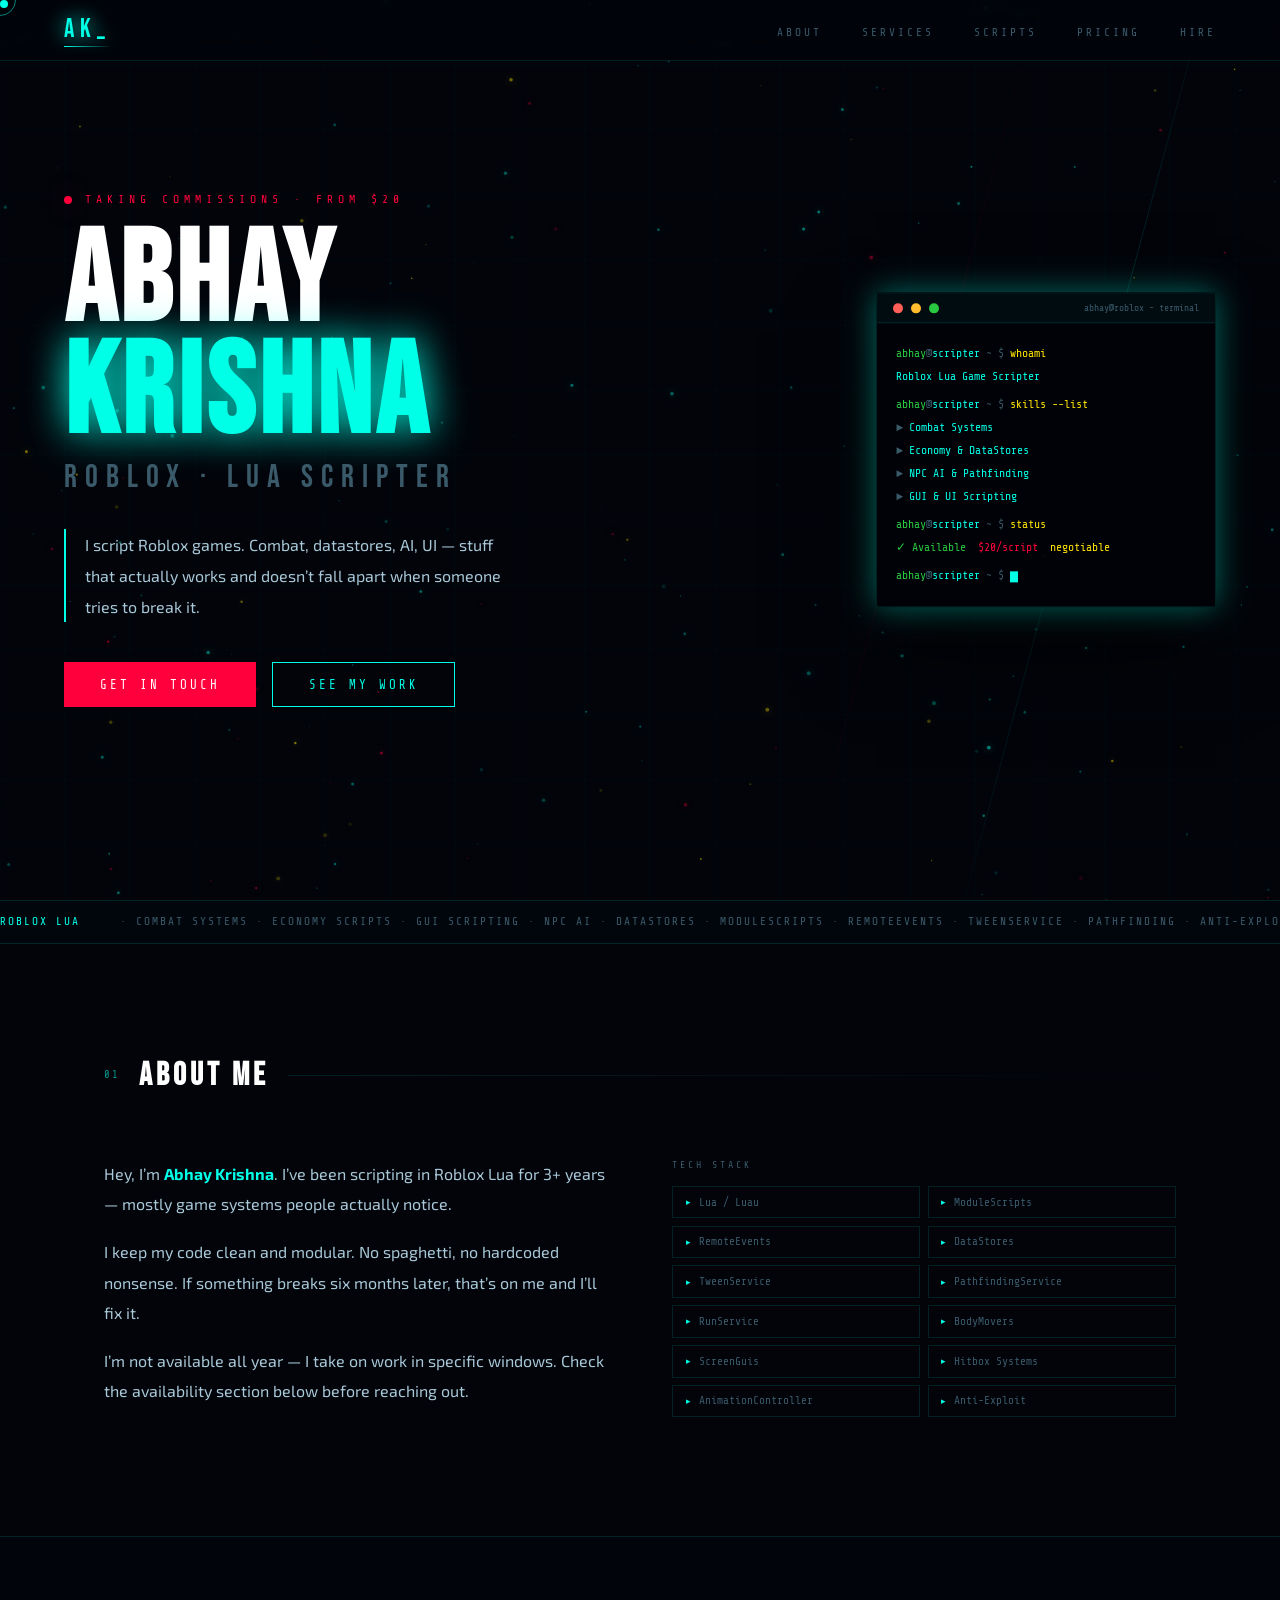
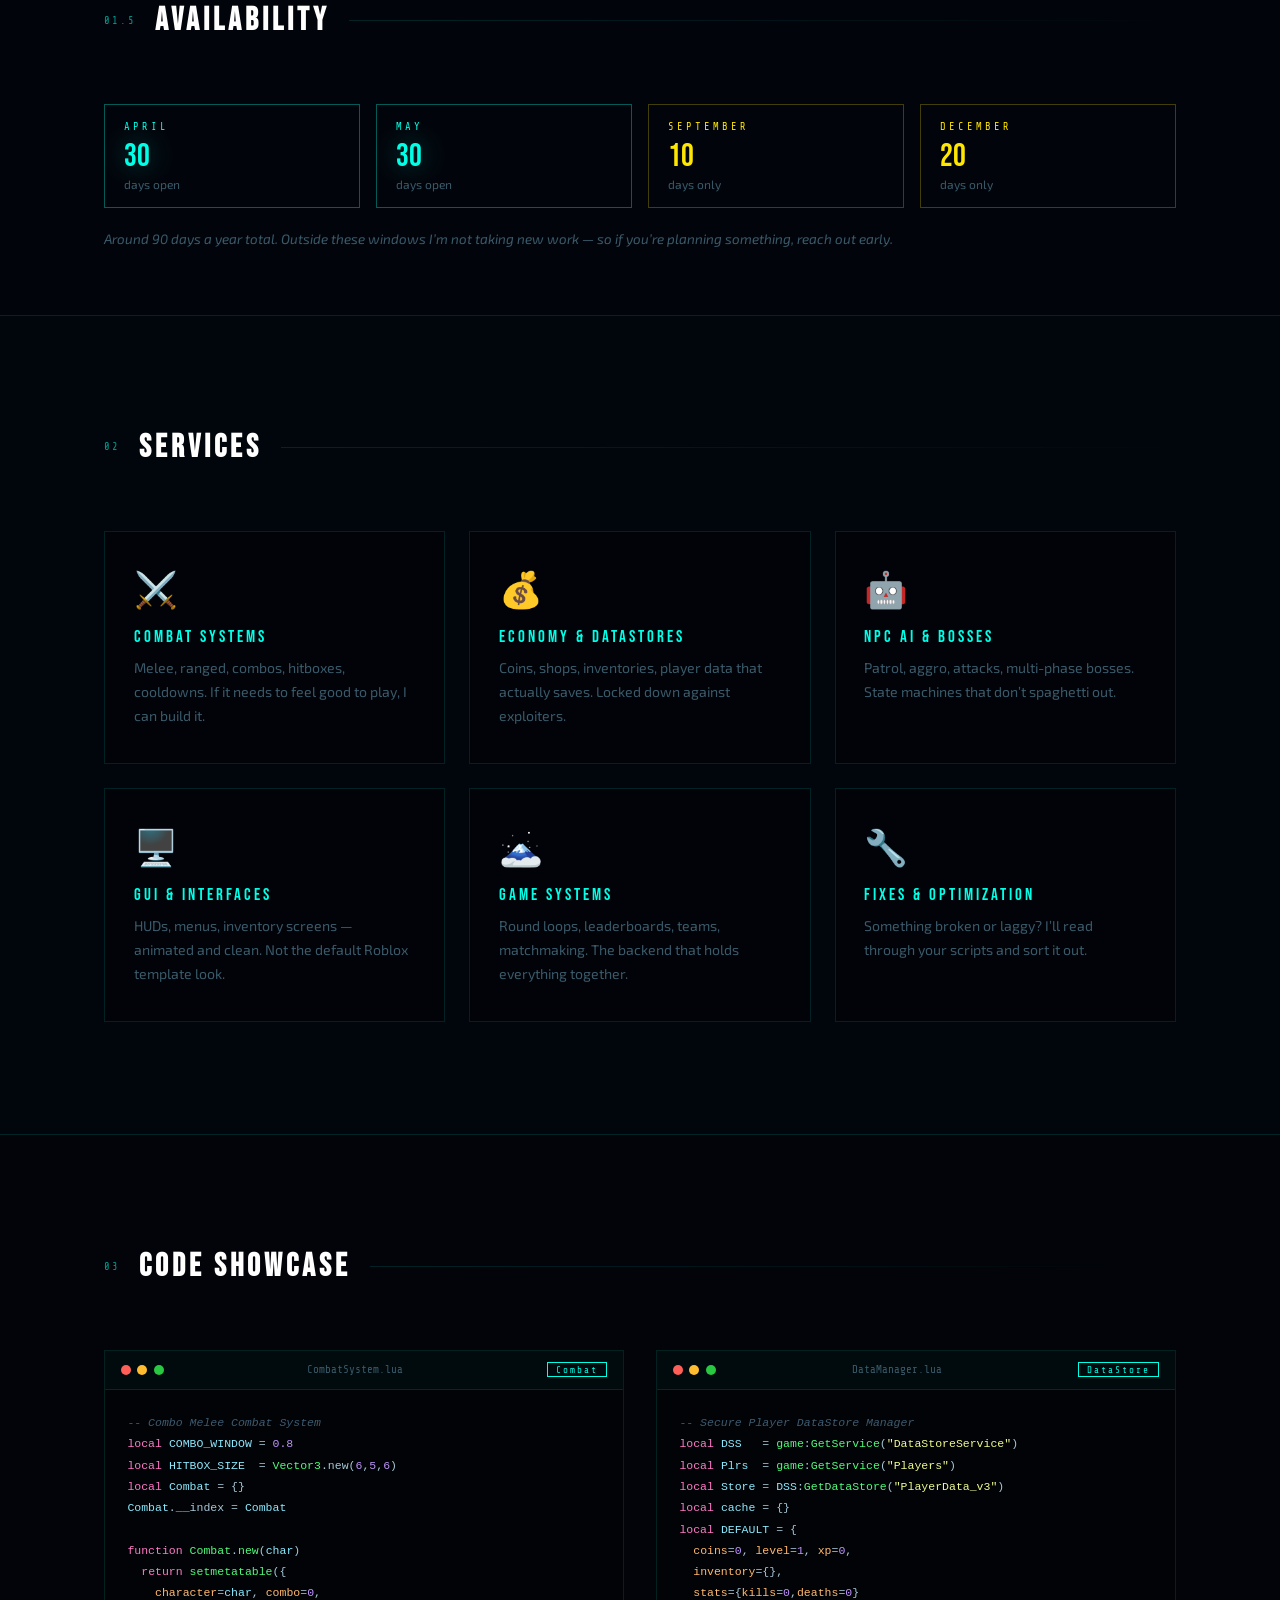
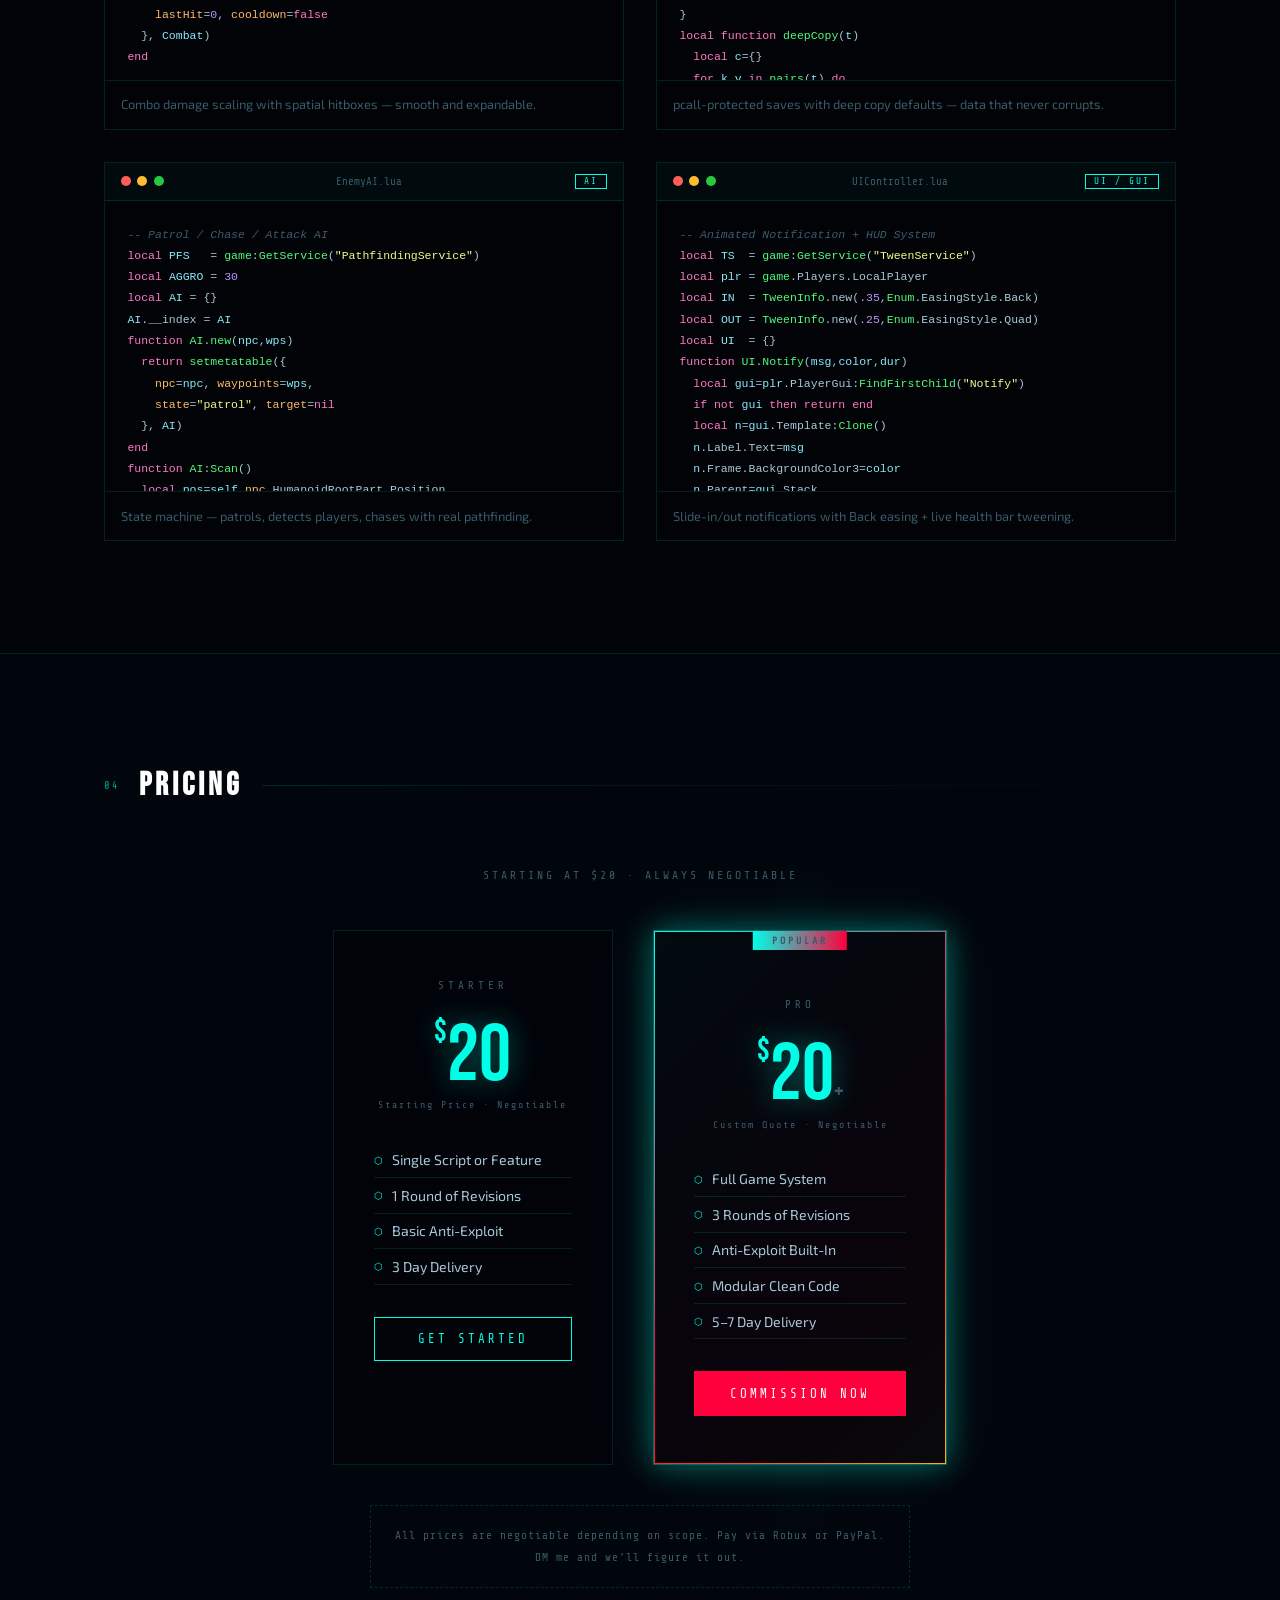
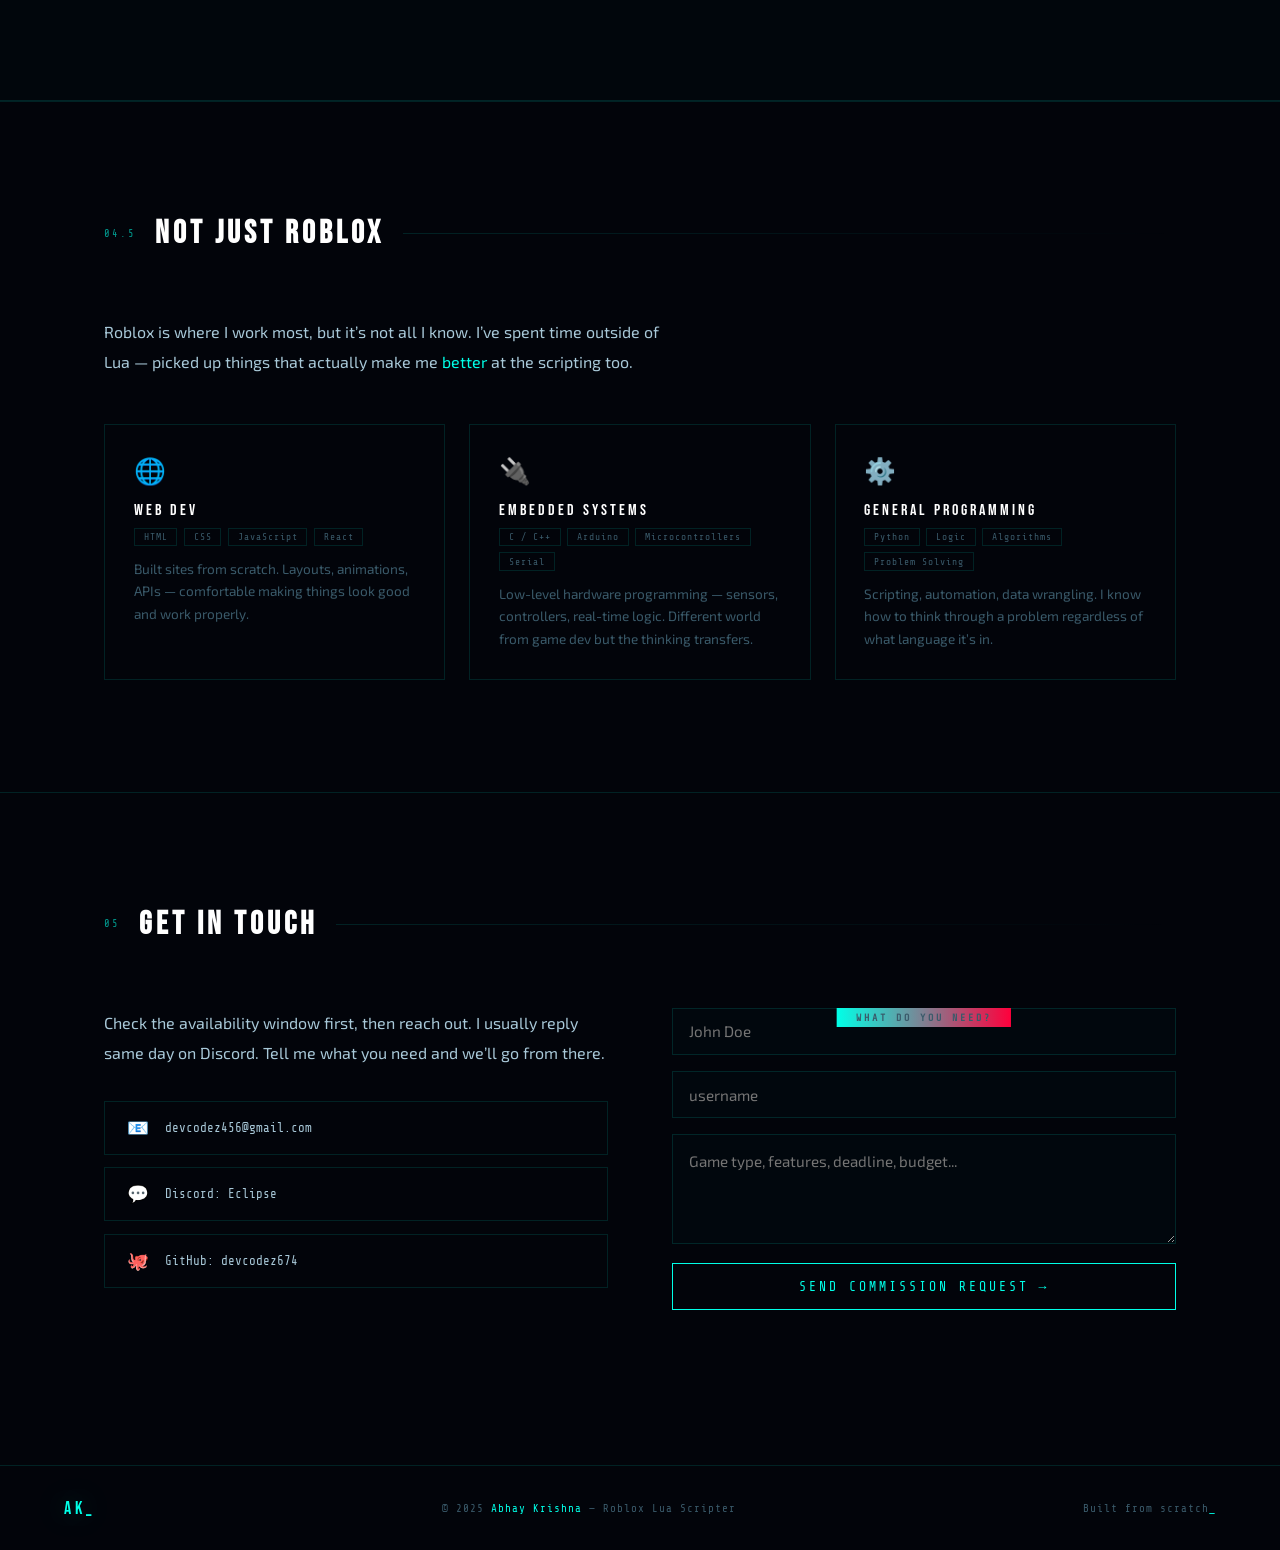
==== commit 031ca572: "Update Discord contact link in index.html" ====
--- a/index.html
+++ b/index.html
@@ -9,14 +9,13 @@
 :root{
   --bg:#02040a;--c1:#00ffe7;--c2:#ff003c;--c3:#ffe600;
   --border:rgba(0,255,231,.12);--text:#a8c8d8;--muted:#3a5a6a;
-  --glow1:0 0 30px rgba(0,255,231,.4);--glow2:0 0 30px rgba(255,0,60,.4);
+  --g1:0 0 30px rgba(0,255,231,.4);--g2:0 0 30px rgba(255,0,60,.4);
 }
 *,*::before,*::after{box-sizing:border-box;margin:0;padding:0}
 html{scroll-behavior:smooth}
 body{background:var(--bg);color:var(--text);font-family:'Exo 2',sans-serif;overflow-x:hidden;cursor:none}
- 
 #cur{position:fixed;width:8px;height:8px;background:var(--c1);border-radius:50%;pointer-events:none;z-index:9999;mix-blend-mode:screen;transition:transform .08s,background .15s}
-#cur2{position:fixed;width:32px;height:32px;border:1px solid var(--c1);border-radius:50%;pointer-events:none;z-index:9998;opacity:.5;transition:border-color .2s,transform .1s}
+#cur2{position:fixed;width:32px;height:32px;border:1px solid var(--c1);border-radius:50%;pointer-events:none;z-index:9998;opacity:.5;transition:border-color .2s}
 #bgCanvas{position:fixed;inset:0;z-index:0;pointer-events:none}
  
 nav{position:fixed;top:0;left:0;right:0;z-index:500;display:flex;justify-content:space-between;align-items:center;padding:.9rem 4rem;background:rgba(2,4,10,.8);backdrop-filter:blur(20px);border-bottom:1px solid var(--border)}
@@ -32,11 +31,9 @@
 .hero::before{content:'';position:absolute;top:-100px;right:15%;width:1px;height:120vh;background:linear-gradient(180deg,transparent,var(--c1),transparent);opacity:.18;transform:rotate(15deg)}
 .hero::after{content:'';position:absolute;top:-100px;right:28%;width:1px;height:120vh;background:linear-gradient(180deg,transparent,var(--c2),transparent);opacity:.1;transform:rotate(15deg)}
 .hero-content{position:relative;z-index:10;max-width:700px}
- 
 .eyebrow{font-family:'Share Tech Mono',monospace;font-size:.72rem;letter-spacing:5px;color:var(--c2);text-transform:uppercase;margin-bottom:1.3rem;display:flex;align-items:center;gap:.8rem;opacity:0;animation:fadeUp .6s .2s ease forwards}
-.pdot{width:8px;height:8px;border-radius:50%;background:var(--c2);box-shadow:var(--glow2);animation:pdot 1.5s ease-in-out infinite}
+.pdot{width:8px;height:8px;border-radius:50%;background:var(--c2);box-shadow:var(--g2);animation:pdot 1.5s ease-in-out infinite}
 @keyframes pdot{0%,100%{transform:scale(1);opacity:1}50%{transform:scale(2);opacity:.3}}
- 
 .hname{font-family:'Bebas Neue',sans-serif;font-size:clamp(4rem,10vw,9rem);line-height:.88;letter-spacing:4px;color:#fff;margin-bottom:.35rem;opacity:0;animation:fadeUp .7s .35s ease forwards}
 .glitch{position:relative;color:var(--c1);text-shadow:0 0 40px var(--c1);display:inline-block;animation:glitch 5s infinite}
 @keyframes glitch{
@@ -53,16 +50,16 @@
  
 .btn{font-family:'Share Tech Mono',monospace;font-size:.78rem;letter-spacing:3px;text-transform:uppercase;padding:.9rem 2.2rem;text-decoration:none;cursor:none;display:inline-block;transition:all .22s;border:none}
 .btn-neon{background:transparent;color:var(--c1);border:1px solid var(--c1)}
-.btn-neon:hover{background:var(--c1);color:#000;box-shadow:var(--glow1);transform:translateY(-2px)}
+.btn-neon:hover{background:var(--c1);color:#000;box-shadow:var(--g1);transform:translateY(-2px)}
 .btn-fire{background:var(--c2);color:#fff;border:1px solid var(--c2)}
-.btn-fire:hover{box-shadow:var(--glow2);transform:translateY(-2px)}
- 
-.hero-term{position:absolute;right:5%;top:50%;transform:translateY(-50%);background:rgba(1,3,8,.95);border:1px solid var(--border);width:340px;box-shadow:var(--glow1),0 40px 80px rgba(0,0,0,.7);opacity:0;animation:slideIn .8s .9s ease forwards;z-index:10}
+.btn-fire:hover{box-shadow:var(--g2);transform:translateY(-2px)}
+ 
+.hero-term{position:absolute;right:5%;top:50%;transform:translateY(-50%);background:rgba(1,3,8,.95);border:1px solid var(--border);width:340px;box-shadow:var(--g1),0 40px 80px rgba(0,0,0,.7);opacity:0;animation:slideIn .8s .9s ease forwards;z-index:10}
 @keyframes slideIn{from{opacity:0;transform:translateY(-50%) translateX(40px)}to{opacity:1;transform:translateY(-50%) translateX(0)}}
 .tbar{display:flex;align-items:center;gap:.5rem;padding:.6rem 1rem;background:rgba(0,255,231,.04);border-bottom:1px solid var(--border)}
 .tbar .d{width:10px;height:10px;border-radius:50%}
 .tbar .d:nth-child(1){background:#ff5f57}.tbar .d:nth-child(2){background:#febc2e}.tbar .d:nth-child(3){background:#28c840}
-.ttitle{font-family:'Share Tech Mono',monospace;font-size:.6rem;color:var(--muted);margin-left:auto;letter-spacing:1px}
+.ttitle{font-family:'Share Tech Mono',monospace;font-size:.6rem;color:var(--muted);margin-left:auto}
 .tbody{padding:1.2rem;font-family:'Share Tech Mono',monospace;font-size:.72rem;line-height:2}
 .tg{color:#28c840}.tc{color:var(--c1)}.tr{color:var(--c2)}.ty{color:var(--c3)}.tm{color:var(--muted)}
 .tcur{display:inline-block;width:8px;height:1em;background:var(--c1);animation:blink 1s step-end infinite;vertical-align:text-bottom}
@@ -71,49 +68,42 @@
 .sw{position:relative;z-index:10;max-width:1200px;margin:0 auto;padding:7rem 4rem}
 .sh{display:flex;align-items:center;gap:1.2rem;margin-bottom:4rem}
 .sn{font-family:'Share Tech Mono',monospace;font-size:.65rem;color:var(--c1);letter-spacing:2px;opacity:.6}
-.st{font-family:'Bebas Neue',sans-serif;font-size:2rem;letter-spacing:4px;color:#fff;text-transform:uppercase}
+.st{font-family:'Bebas Neue',sans-serif;font-size:2rem;letter-spacing:4px;color:#fff}
 .sl{flex:1;height:1px;background:linear-gradient(90deg,var(--border),transparent)}
  
-/* ABOUT */
 .abg{display:grid;grid-template-columns:1fr 1fr;gap:4rem;align-items:start}
 .atext p{margin-bottom:1.1rem;line-height:1.9;font-size:1rem}
 .atext strong{color:var(--c1)}
 .skgrid{display:grid;grid-template-columns:1fr 1fr;gap:.45rem}
 .sk{font-family:'Share Tech Mono',monospace;font-size:.7rem;padding:.55rem .8rem;border:1px solid var(--border);color:var(--muted);transition:all .2s;display:flex;align-items:center;gap:.5rem}
 .sk::before{content:'▸';color:var(--c1);font-size:.55rem;flex-shrink:0}
-.sk:hover{border-color:var(--c1);color:var(--c1);background:rgba(0,255,231,.04);box-shadow:var(--glow1);transform:translateX(4px)}
- 
-/* AVAILABILITY */
+.sk:hover{border-color:var(--c1);color:var(--c1);background:rgba(0,255,231,.04);box-shadow:var(--g1);transform:translateX(4px)}
+ 
 .avail-wrap{display:flex;gap:1rem;flex-wrap:wrap}
-.month-block{flex:1;min-width:120px;border:1px solid var(--border);padding:1rem 1.2rem;transition:border-color .25s}
-.month-block.open{border-color:rgba(0,255,231,.35)}
-.month-block.limited{border-color:rgba(255,230,0,.25)}
-.month-name{font-family:'Share Tech Mono',monospace;font-size:.65rem;letter-spacing:3px;color:var(--muted);text-transform:uppercase;margin-bottom:.5rem}
-.month-block.open .month-name{color:var(--c1)}
-.month-block.limited .month-name{color:var(--c3)}
-.month-days{font-family:'Bebas Neue',sans-serif;font-size:2rem;line-height:1;color:#fff;margin-bottom:.25rem}
-.month-block.open .month-days{color:var(--c1);text-shadow:var(--glow1)}
-.month-block.limited .month-days{color:var(--c3)}
-.month-note{font-size:.75rem;color:var(--muted);line-height:1.4}
-.avail-note{margin-top:1.2rem;font-size:.85rem;color:var(--muted);line-height:1.7;font-style:italic}
- 
-/* SERVICES */
+.mb{flex:1;min-width:120px;border:1px solid var(--border);padding:1rem 1.2rem}
+.mb.open{border-color:rgba(0,255,231,.35)}
+.mb.ltd{border-color:rgba(255,230,0,.25)}
+.mn{font-family:'Share Tech Mono',monospace;font-size:.65rem;letter-spacing:3px;color:var(--muted);text-transform:uppercase;margin-bottom:.5rem}
+.mb.open .mn{color:var(--c1)}.mb.ltd .mn{color:var(--c3)}
+.md{font-family:'Bebas Neue',sans-serif;font-size:2rem;line-height:1;color:#fff;margin-bottom:.25rem}
+.mb.open .md{color:var(--c1);text-shadow:var(--g1)}.mb.ltd .md{color:var(--c3)}
+.mk{font-size:.75rem;color:var(--muted)}
+.an{margin-top:1.2rem;font-size:.85rem;color:var(--muted);line-height:1.7;font-style:italic}
+ 
 .svb{background:rgba(0,255,231,.012);border-top:1px solid var(--border);border-bottom:1px solid var(--border)}
 .svg{display:grid;grid-template-columns:repeat(3,1fr);gap:1.5rem}
 .svc{background:rgba(2,4,10,.85);border:1px solid var(--border);padding:2.2rem 1.8rem;position:relative;overflow:hidden;transition:transform .25s,border-color .25s,box-shadow .25s;cursor:none}
 .svc::before{content:'';position:absolute;top:0;left:0;right:0;height:2px;background:linear-gradient(90deg,var(--c1),var(--c2));transform:scaleX(0);transform-origin:left;transition:transform .3s}
 .svc::after{content:'';position:absolute;inset:0;background:radial-gradient(circle at 50% 0%,rgba(0,255,231,.05),transparent 70%);opacity:0;transition:opacity .3s}
-.svc:hover{transform:translateY(-6px);border-color:rgba(0,255,231,.3);box-shadow:0 20px 60px rgba(0,0,0,.4),var(--glow1)}
-.svc:hover::before{transform:scaleX(1)}
-.svc:hover::after{opacity:1}
+.svc:hover{transform:translateY(-6px);border-color:rgba(0,255,231,.3);box-shadow:0 20px 60px rgba(0,0,0,.4),var(--g1)}
+.svc:hover::before{transform:scaleX(1)}.svc:hover::after{opacity:1}
 .sico{font-size:2.2rem;margin-bottom:1rem;display:block}
 .snm{font-family:'Bebas Neue',sans-serif;letter-spacing:3px;font-size:1.05rem;color:var(--c1);margin-bottom:.6rem}
 .sds{font-size:.88rem;color:var(--muted);line-height:1.7}
  
-/* CODE */
 .cgrid{display:grid;grid-template-columns:1fr 1fr;gap:2rem}
-.ccard{background:#010306;border:1px solid var(--border);overflow:hidden;transition:border-color .3s,box-shadow .3s,transform .2s}
-.ccard:hover{border-color:rgba(0,255,231,.4);box-shadow:var(--glow1),0 30px 60px rgba(0,0,0,.5)}
+.ccard{background:#010306;border:1px solid var(--border);overflow:hidden;transition:border-color .3s,box-shadow .3s}
+.ccard:hover{border-color:rgba(0,255,231,.4);box-shadow:var(--g1),0 30px 60px rgba(0,0,0,.5)}
 .ctop{display:flex;align-items:center;justify-content:space-between;padding:.7rem 1rem;background:rgba(0,255,231,.03);border-bottom:1px solid var(--border)}
 .dots{display:flex;gap:.4rem}
 .dots span{width:10px;height:10px;border-radius:50%}
@@ -126,25 +116,23 @@
 .kw{color:#ff79c6}.fn{color:#50fa7b}.str{color:#f1fa8c}.num{color:#bd93f9}.cm{color:#3d5a70;font-style:italic}.var{color:#8be9fd}.prop{color:#ffb86c}.op{color:#ff79c6}
 .cfoot{padding:.9rem 1rem;border-top:1px solid var(--border);font-size:.8rem;color:var(--muted);line-height:1.5}
  
-/* PRICING */
 .pw{display:flex;justify-content:center;gap:2.5rem;flex-wrap:wrap}
 .pcard{background:rgba(2,4,10,.92);border:1px solid var(--border);padding:3rem 2.5rem;min-width:280px;text-align:center;position:relative;overflow:hidden;transition:transform .3s,box-shadow .3s}
-.pcard.feat{border-color:rgba(0,255,231,.4);box-shadow:var(--glow1),0 0 80px rgba(0,255,231,.06)}
-.pcard:hover{transform:translateY(-8px);box-shadow:0 30px 80px rgba(0,0,0,.5),var(--glow1)}
-.pcard .fg{position:absolute;inset:-1px;background:linear-gradient(135deg,var(--c1),var(--c2),var(--c3),var(--c1));background-size:300%;z-index:-1;animation:bgspin 4s linear infinite;opacity:0}
+.pcard.feat{border-color:rgba(0,255,231,.4);box-shadow:var(--g1),0 0 80px rgba(0,255,231,.06)}
+.pcard:hover{transform:translateY(-8px);box-shadow:0 30px 80px rgba(0,0,0,.5),var(--g1)}
+.fg{position:absolute;inset:-1px;background:linear-gradient(135deg,var(--c1),var(--c2),var(--c3),var(--c1));background-size:300%;z-index:-1;animation:bgspin 4s linear infinite;opacity:0}
 .pcard.feat .fg{opacity:1}
 @keyframes bgspin{0%{background-position:0%}100%{background-position:300%}}
-.pcard .fi{position:absolute;inset:1px;background:rgba(2,4,10,.97);z-index:-1}
+.fi{position:absolute;inset:1px;background:rgba(2,4,10,.97);z-index:-1}
 .flbl{position:absolute;top:0;left:50%;transform:translateX(-50%);background:linear-gradient(90deg,var(--c1),var(--c2));color:#000;font-family:'Share Tech Mono',monospace;font-size:.58rem;letter-spacing:3px;padding:.25rem 1.2rem;font-weight:700}
 .ptier{font-family:'Share Tech Mono',monospace;font-size:.68rem;letter-spacing:4px;color:var(--muted);text-transform:uppercase;margin-bottom:1.5rem}
-.pbig{font-family:'Bebas Neue',sans-serif;font-size:5rem;line-height:1;color:var(--c1);text-shadow:var(--glow1);margin-bottom:.2rem}
+.pbig{font-family:'Bebas Neue',sans-serif;font-size:5rem;line-height:1;color:var(--c1);text-shadow:var(--g1);margin-bottom:.2rem}
 .pbig sup{font-size:2rem;vertical-align:top;margin-top:.8rem}
 .pnote{font-family:'Share Tech Mono',monospace;font-size:.62rem;color:var(--muted);letter-spacing:2px;margin-bottom:2rem}
 .plist{list-style:none;text-align:left;margin-bottom:2rem}
 .plist li{padding:.55rem 0;border-bottom:1px solid var(--border);font-size:.88rem;display:flex;align-items:center;gap:.6rem}
 .plist li::before{content:'⬡';color:var(--c1);font-size:.65rem;flex-shrink:0}
  
-/* ALSO */
 .also-intro{font-size:1rem;line-height:1.85;color:var(--text);max-width:560px;margin-bottom:3rem}
 .also-intro em{color:var(--c1);font-style:normal}
 .also-grid{display:grid;grid-template-columns:repeat(3,1fr);gap:1.5rem}
@@ -159,7 +147,6 @@
 .also-card:hover .tag{border-color:rgba(0,255,231,.2);color:rgba(0,255,231,.5)}
 .also-desc{font-size:.85rem;color:var(--muted);line-height:1.65}
  
-/* CONTACT */
 .cntg{display:grid;grid-template-columns:1fr 1fr;gap:4rem;align-items:start}
 .cintro{font-size:1rem;line-height:1.9;margin-bottom:2rem}
 .clinks{display:flex;flex-direction:column;gap:.8rem}
@@ -171,10 +158,10 @@
 .cform{display:flex;flex-direction:column;gap:1rem}
 .flbl{font-family:'Share Tech Mono',monospace;font-size:.62rem;letter-spacing:3px;color:var(--muted);text-transform:uppercase;display:block;margin-bottom:.3rem}
 .finp,.ftxt{width:100%;background:rgba(0,255,231,.015);border:1px solid var(--border);color:var(--text);padding:.85rem 1rem;font-family:'Exo 2',sans-serif;font-size:.95rem;outline:none;transition:border-color .2s,box-shadow .2s;cursor:none}
-.finp:focus,.ftxt:focus{border-color:var(--c1);box-shadow:var(--glow1)}
+.finp:focus,.ftxt:focus{border-color:var(--c1);box-shadow:var(--g1)}
 .ftxt{resize:vertical;min-height:110px;line-height:1.6}
- 
-/* MARQUEE */
+#formMsg{font-family:'Share Tech Mono',monospace;font-size:.7rem;text-align:center;margin-top:.5rem;min-height:1.2rem;transition:color .2s}
+ 
 .marq{overflow:hidden;padding:.9rem 0;border-top:1px solid var(--border);border-bottom:1px solid var(--border);background:rgba(0,255,231,.012);position:relative;z-index:10}
 .mtrack{display:flex;gap:2.5rem;white-space:nowrap;animation:marqA 22s linear infinite;font-family:'Share Tech Mono',monospace;font-size:.7rem;color:var(--muted);letter-spacing:2px;text-transform:uppercase}
 .mtrack .hi{color:var(--c1)}
@@ -182,7 +169,7 @@
  
 footer{position:relative;z-index:10;padding:2rem 4rem;border-top:1px solid var(--border);display:flex;justify-content:space-between;align-items:center}
 footer p{font-family:'Share Tech Mono',monospace;font-size:.68rem;color:var(--muted);letter-spacing:1px}
-.flogo{font-family:'Bebas Neue',sans-serif;font-size:1.1rem;letter-spacing:4px;color:var(--c1);text-shadow:var(--glow1)}
+.flogo{font-family:'Bebas Neue',sans-serif;font-size:1.1rem;letter-spacing:4px;color:var(--c1);text-shadow:var(--g1)}
  
 .rev{opacity:0;transform:translateY(28px);transition:opacity .7s ease,transform .7s ease}
 .rev.on{opacity:1;transform:translateY(0)}
@@ -221,7 +208,6 @@
   </ul>
 </nav>
  
-<!-- HERO -->
 <div class="hero" id="home">
   <div class="hero-content">
     <div class="eyebrow"><span class="pdot"></span>taking commissions &middot; from $20</div>
@@ -233,7 +219,6 @@
       <a href="#showcase" class="btn btn-neon">See My Work</a>
     </div>
   </div>
- 
   <div class="hero-term">
     <div class="tbar"><span class="d"></span><span class="d"></span><span class="d"></span><span class="ttitle">abhay@roblox ~ terminal</span></div>
     <div class="tbody">
@@ -259,7 +244,6 @@
   </div>
 </div>
  
-<!-- ABOUT -->
 <div id="about" style="position:relative;z-index:10">
 <div class="sw">
   <div class="sh rev"><span class="sn">01</span><h2 class="st">About Me</h2><div class="sl"></div></div>
@@ -284,37 +268,19 @@
 </div>
 </div>
  
-<!-- AVAILABILITY -->
 <div id="availability" style="position:relative;z-index:10;background:rgba(0,255,231,.008);border-top:1px solid var(--border)">
 <div class="sw" style="padding-top:4rem;padding-bottom:4rem">
   <div class="sh rev"><span class="sn">01.5</span><h2 class="st">Availability</h2><div class="sl"></div></div>
   <div class="avail-wrap rev">
-    <div class="month-block open">
-      <div class="month-name">April</div>
-      <div class="month-days">30</div>
-      <div class="month-note">days open</div>
-    </div>
-    <div class="month-block open">
-      <div class="month-name">May</div>
-      <div class="month-days">30</div>
-      <div class="month-note">days open</div>
-    </div>
-    <div class="month-block limited">
-      <div class="month-name">September</div>
-      <div class="month-days">10</div>
-      <div class="month-note">days only</div>
-    </div>
-    <div class="month-block limited">
-      <div class="month-name">December</div>
-      <div class="month-days">20</div>
-      <div class="month-note">days only</div>
-    </div>
-  </div>
-  <p class="avail-note rev">Around 90 days a year total. Outside these windows I&rsquo;m not taking new work &mdash; so if you&rsquo;re planning something, reach out early.</p>
-</div>
-</div>
- 
-<!-- SERVICES -->
+    <div class="mb open"><div class="mn">April</div><div class="md">30</div><div class="mk">days open</div></div>
+    <div class="mb open"><div class="mn">May</div><div class="md">30</div><div class="mk">days open</div></div>
+    <div class="mb ltd"><div class="mn">September</div><div class="md">10</div><div class="mk">days only</div></div>
+    <div class="mb ltd"><div class="mn">December</div><div class="md">20</div><div class="mk">days only</div></div>
+  </div>
+  <p class="an rev">Around 90 days a year total. Outside these windows I&rsquo;m not taking new work &mdash; so if you&rsquo;re planning something, reach out early.</p>
+</div>
+</div>
+ 
 <div id="services" class="svb" style="position:relative;z-index:10">
 <div class="sw">
   <div class="sh rev"><span class="sn">02</span><h2 class="st">Services</h2><div class="sl"></div></div>
@@ -329,7 +295,6 @@
 </div>
 </div>
  
-<!-- CODE SHOWCASE -->
 <div id="showcase" style="position:relative;z-index:10">
 <div class="sw">
   <div class="sh rev"><span class="sn">03</span><h2 class="st">Code Showcase</h2><div class="sl"></div></div>
@@ -372,7 +337,7 @@
   <span class="kw">end</span>
 <span class="kw">end</span>
 <span class="kw">return</span> <span class="var">Combat</span></code></pre>
-      <div class="cfoot">&#9876;&#65039; Dynamic combo damage with spatial hitboxes &mdash; smooth and expandable.</div>
+      <div class="cfoot">Combo damage scaling with spatial hitboxes &mdash; smooth and expandable.</div>
     </div>
  
     <div class="ccard rev" style="transition-delay:.1s">
@@ -382,20 +347,17 @@
 <span class="kw">local</span> <span class="var">Plrs</span>  = <span class="fn">game</span>:<span class="fn">GetService</span>(<span class="str">"Players"</span>)
 <span class="kw">local</span> <span class="var">Store</span> = <span class="var">DSS</span>:<span class="fn">GetDataStore</span>(<span class="str">"PlayerData_v3"</span>)
 <span class="kw">local</span> <span class="var">cache</span> = {}
- 
 <span class="kw">local</span> <span class="var">DEFAULT</span> = {
   <span class="prop">coins</span>=<span class="num">0</span>, <span class="prop">level</span>=<span class="num">1</span>, <span class="prop">xp</span>=<span class="num">0</span>,
   <span class="prop">inventory</span>={},
   <span class="prop">stats</span>={<span class="prop">kills</span>=<span class="num">0</span>,<span class="prop">deaths</span>=<span class="num">0</span>}
 }
- 
 <span class="kw">local function</span> <span class="fn">deepCopy</span>(<span class="var">t</span>)
   <span class="kw">local</span> <span class="var">c</span>={}
   <span class="kw">for</span> <span class="var">k</span>,<span class="var">v</span> <span class="kw">in</span> <span class="fn">pairs</span>(<span class="var">t</span>) <span class="kw">do</span>
     <span class="var">c</span>[<span class="var">k</span>]=<span class="fn">type</span>(<span class="var">v</span>)==<span class="str">"table"</span> <span class="kw">and</span> <span class="fn">deepCopy</span>(<span class="var">v</span>) <span class="kw">or</span> <span class="var">v</span>
   <span class="kw">end</span>; <span class="kw">return</span> <span class="var">c</span>
 <span class="kw">end</span>
- 
 <span class="kw">local function</span> <span class="fn">Load</span>(<span class="var">p</span>)
   <span class="kw">local</span> <span class="var">ok</span>,<span class="var">d</span>=<span class="fn">pcall</span>(<span class="kw">function</span>()
     <span class="kw">return</span> <span class="var">Store</span>:<span class="fn">GetAsync</span>(<span class="str">"u_"</span>..<span class="var">p</span>.UserId)
@@ -406,7 +368,6 @@
     <span class="var">p</span>:<span class="fn">Kick</span>(<span class="str">"Data load failed."</span>)
   <span class="kw">end</span>
 <span class="kw">end</span>
- 
 <span class="kw">local function</span> <span class="fn">Save</span>(<span class="var">p</span>)
   <span class="kw">local</span> <span class="var">d</span>=<span class="var">cache</span>[<span class="var">p</span>.UserId]
   <span class="kw">if</span> <span class="var">d</span> <span class="kw">then</span>
@@ -416,10 +377,9 @@
     <span class="var">cache</span>[<span class="var">p</span>.UserId]=<span class="kw">nil</span>
   <span class="kw">end</span>
 <span class="kw">end</span>
- 
 <span class="var">Plrs</span>.PlayerAdded:<span class="fn">Connect</span>(<span class="var">Load</span>)
 <span class="var">Plrs</span>.PlayerRemoving:<span class="fn">Connect</span>(<span class="var">Save</span>)</code></pre>
-      <div class="cfoot">&#128190; pcall-protected saves with deep copy defaults &mdash; data that never corrupts.</div>
+      <div class="cfoot">pcall-protected saves with deep copy defaults &mdash; data that never corrupts.</div>
     </div>
  
     <div class="ccard rev" style="transition-delay:.05s">
@@ -429,14 +389,12 @@
 <span class="kw">local</span> <span class="var">AGGRO</span> = <span class="num">30</span>
 <span class="kw">local</span> <span class="var">AI</span> = {}
 <span class="var">AI</span>.__index = <span class="var">AI</span>
- 
 <span class="kw">function</span> <span class="fn">AI</span>.<span class="fn">new</span>(<span class="var">npc</span>,<span class="var">wps</span>)
   <span class="kw">return</span> <span class="fn">setmetatable</span>({
     <span class="prop">npc</span>=<span class="var">npc</span>, <span class="prop">waypoints</span>=<span class="var">wps</span>,
     <span class="prop">state</span>=<span class="str">"patrol"</span>, <span class="prop">target</span>=<span class="kw">nil</span>
   }, <span class="var">AI</span>)
 <span class="kw">end</span>
- 
 <span class="kw">function</span> <span class="fn">AI</span>:<span class="fn">Scan</span>()
   <span class="kw">local</span> <span class="var">pos</span>=<span class="var">self</span>.<span class="prop">npc</span>.HumanoidRootPart.Position
   <span class="kw">for</span> _,<span class="var">p</span> <span class="kw">in</span> <span class="fn">game</span>.Players:<span class="fn">GetPlayers</span>() <span class="kw">do</span>
@@ -447,7 +405,6 @@
     <span class="kw">end</span>
   <span class="kw">end</span>
 <span class="kw">end</span>
- 
 <span class="kw">function</span> <span class="fn">AI</span>:<span class="fn">Chase</span>(<span class="var">tgt</span>)
   <span class="kw">local</span> <span class="var">path</span>=<span class="var">PFS</span>:<span class="fn">CreatePath</span>({AgentRadius=<span class="num">2</span>})
   <span class="var">path</span>:<span class="fn">ComputeAsync</span>(
@@ -459,7 +416,6 @@
     <span class="var">self</span>.<span class="prop">npc</span>.Humanoid.MoveToFinished:<span class="fn">Wait</span>()
   <span class="kw">end</span>
 <span class="kw">end</span>
- 
 <span class="kw">function</span> <span class="fn">AI</span>:<span class="fn">Tick</span>()
   <span class="var">self</span>.<span class="prop">target</span>=<span class="var">self</span>:<span class="fn">Scan</span>()
   <span class="kw">if</span> <span class="var">self</span>.<span class="prop">target</span> <span class="kw">then</span>
@@ -470,7 +426,7 @@
   <span class="kw">end</span>
 <span class="kw">end</span>
 <span class="kw">return</span> <span class="var">AI</span></code></pre>
-      <div class="cfoot">&#129302; State machine &mdash; idles, patrols, detects players, chases with real pathfinding.</div>
+      <div class="cfoot">State machine &mdash; patrols, detects players, chases with real pathfinding.</div>
     </div>
  
     <div class="ccard rev" style="transition-delay:.15s">
@@ -481,7 +437,6 @@
 <span class="kw">local</span> <span class="var">IN</span>  = <span class="fn">TweenInfo</span>.new(<span class="num">.35</span>,<span class="fn">Enum</span>.EasingStyle.Back)
 <span class="kw">local</span> <span class="var">OUT</span> = <span class="fn">TweenInfo</span>.new(<span class="num">.25</span>,<span class="fn">Enum</span>.EasingStyle.Quad)
 <span class="kw">local</span> <span class="var">UI</span>  = {}
- 
 <span class="kw">function</span> <span class="fn">UI</span>.<span class="fn">Notify</span>(<span class="var">msg</span>,<span class="var">color</span>,<span class="var">dur</span>)
   <span class="kw">local</span> <span class="var">gui</span>=<span class="var">plr</span>.PlayerGui:<span class="fn">FindFirstChild</span>(<span class="str">"Notify"</span>)
   <span class="kw">if not</span> <span class="var">gui</span> <span class="kw">then return</span> <span class="kw">end</span>
@@ -490,35 +445,26 @@
   <span class="var">n</span>.Frame.BackgroundColor3=<span class="var">color</span>
   <span class="var">n</span>.Parent=<span class="var">gui</span>.Stack
   <span class="var">n</span>.Position=<span class="fn">UDim2</span>.new(<span class="num">1.2</span>,<span class="num">0</span>,<span class="num">0</span>,<span class="num">0</span>)
-  <span class="var">TS</span>:<span class="fn">Create</span>(<span class="var">n</span>,<span class="var">IN</span>,{
-    Position=<span class="fn">UDim2</span>.new(<span class="num">0</span>,<span class="num">0</span>,<span class="num">0</span>,<span class="num">0</span>)
-  }):<span class="fn">Play</span>()
+  <span class="var">TS</span>:<span class="fn">Create</span>(<span class="var">n</span>,<span class="var">IN</span>,{Position=<span class="fn">UDim2</span>.new(<span class="num">0</span>,<span class="num">0</span>,<span class="num">0</span>,<span class="num">0</span>)}):<span class="fn">Play</span>()
   <span class="fn">task</span>.<span class="fn">delay</span>(<span class="var">dur</span> <span class="kw">or</span> <span class="num">3</span>,<span class="kw">function</span>()
     <span class="kw">local</span> <span class="var">t</span>=<span class="var">TS</span>:<span class="fn">Create</span>(<span class="var">n</span>,<span class="var">OUT</span>,{
-      Position=<span class="fn">UDim2</span>.new(<span class="op">-</span><span class="num">1.2</span>,<span class="num">0</span>,<span class="num">0</span>,<span class="num">0</span>)
-    })
+      Position=<span class="fn">UDim2</span>.new(<span class="op">-</span><span class="num">1.2</span>,<span class="num">0</span>,<span class="num">0</span>,<span class="num">0</span>)})
     <span class="var">t</span>:<span class="fn">Play</span>()
-    <span class="var">t</span>.Completed:<span class="fn">Connect</span>(<span class="kw">function</span>()
-      <span class="var">n</span>:<span class="fn">Destroy</span>()
-    <span class="kw">end</span>)
+    <span class="var">t</span>.Completed:<span class="fn">Connect</span>(<span class="kw">function</span>() <span class="var">n</span>:<span class="fn">Destroy</span>() <span class="kw">end</span>)
   <span class="kw">end</span>)
 <span class="kw">end</span>
- 
 <span class="kw">function</span> <span class="fn">UI</span>.<span class="fn">SetHealth</span>(<span class="var">hp</span>,<span class="var">max</span>)
   <span class="kw">local</span> <span class="var">bar</span>=<span class="var">plr</span>.PlayerGui.HUD.HealthBar
-  <span class="var">TS</span>:<span class="fn">Create</span>(<span class="var">bar</span>,<span class="var">IN</span>,{
-    Size=<span class="fn">UDim2</span>.new(<span class="var">hp</span>/<span class="var">max</span>,<span class="num">0</span>,<span class="num">1</span>,<span class="num">0</span>)
-  }):<span class="fn">Play</span>()
+  <span class="var">TS</span>:<span class="fn">Create</span>(<span class="var">bar</span>,<span class="var">IN</span>,{Size=<span class="fn">UDim2</span>.new(<span class="var">hp</span>/<span class="var">max</span>,<span class="num">0</span>,<span class="num">1</span>,<span class="num">0</span>)}):<span class="fn">Play</span>()
 <span class="kw">end</span>
 <span class="kw">return</span> <span class="var">UI</span></code></pre>
-      <div class="cfoot">&#128421;&#65039; Slide-in/out notifications with Back easing + live health bar tweening.</div>
-    </div>
- 
-  </div>
-</div>
-</div>
- 
-<!-- PRICING -->
+      <div class="cfoot">Slide-in/out notifications with Back easing + live health bar tweening.</div>
+    </div>
+ 
+  </div>
+</div>
+</div>
+ 
 <div id="pricing" class="svb" style="position:relative;z-index:10">
 <div class="sw">
   <div class="sh rev"><span class="sn">04</span><h2 class="st">Pricing</h2><div class="sl"></div></div>
@@ -538,7 +484,7 @@
     </div>
     <div class="pcard feat rev" style="transition-delay:.1s">
       <div class="fg"></div><div class="fi"></div>
-      <div class="flbl">&#9733; POPULAR</div>
+      <div class="flbl">POPULAR</div>
       <div class="ptier" style="margin-top:1.2rem">Pro</div>
       <div class="pbig"><sup>$</sup>20<span style="font-size:1.5rem;color:var(--muted)">+</span></div>
       <div class="pnote">Custom Quote &middot; Negotiable</div>
@@ -558,7 +504,6 @@
 </div>
 </div>
  
-<!-- NOT JUST ROBLOX -->
 <div id="also" style="position:relative;z-index:10;border-top:1px solid var(--border)">
 <div class="sw">
   <div class="sh rev"><span class="sn">04.5</span><h2 class="st">Not Just Roblox</h2><div class="sl"></div></div>
@@ -567,32 +512,25 @@
     <div class="also-card rev">
       <span class="also-icon">&#127760;</span>
       <div class="also-name">Web Dev</div>
-      <div class="also-tags">
-        <span class="tag">HTML</span><span class="tag">CSS</span><span class="tag">JavaScript</span><span class="tag">React</span>
-      </div>
+      <div class="also-tags"><span class="tag">HTML</span><span class="tag">CSS</span><span class="tag">JavaScript</span><span class="tag">React</span></div>
       <p class="also-desc">Built sites from scratch. Layouts, animations, APIs &mdash; comfortable making things look good and work properly.</p>
     </div>
     <div class="also-card rev" style="transition-delay:.08s">
       <span class="also-icon">&#128268;</span>
       <div class="also-name">Embedded Systems</div>
-      <div class="also-tags">
-        <span class="tag">C / C++</span><span class="tag">Arduino</span><span class="tag">Microcontrollers</span><span class="tag">Serial</span>
-      </div>
-      <p class="also-desc">Low-level hardware programming &mdash; sensors, controllers, real-time logic. A different world from game dev but the thinking transfers.</p>
+      <div class="also-tags"><span class="tag">C / C++</span><span class="tag">Arduino</span><span class="tag">Microcontrollers</span><span class="tag">Serial</span></div>
+      <p class="also-desc">Low-level hardware programming &mdash; sensors, controllers, real-time logic. Different world from game dev but the thinking transfers.</p>
     </div>
     <div class="also-card rev" style="transition-delay:.16s">
       <span class="also-icon">&#9881;&#65039;</span>
       <div class="also-name">General Programming</div>
-      <div class="also-tags">
-        <span class="tag">Python</span><span class="tag">Logic</span><span class="tag">Algorithms</span><span class="tag">Problem Solving</span>
-      </div>
+      <div class="also-tags"><span class="tag">Python</span><span class="tag">Logic</span><span class="tag">Algorithms</span><span class="tag">Problem Solving</span></div>
       <p class="also-desc">Scripting, automation, data wrangling. I know how to think through a problem regardless of what language it&rsquo;s in.</p>
     </div>
   </div>
 </div>
 </div>
  
-<!-- CONTACT -->
 <div id="contact" style="position:relative;z-index:10;border-top:1px solid var(--border)">
 <div class="sw">
   <div class="sh rev"><span class="sn">05</span><h2 class="st">Get In Touch</h2><div class="sl"></div></div>
@@ -600,16 +538,17 @@
     <div class="rev">
       <p class="cintro">Check the availability window first, then reach out. I usually reply same day on Discord. Tell me what you need and we&rsquo;ll go from there.</p>
       <div class="clinks">
-        <a href="mailto:devcodez456&#64;gmail.com" class="clink"><span class="cico">&#128231;</span>devcodez456&#64;gmail.com</a>
-        <a href="https://discord.com/users/communistcat" target="_blank" class="clink"><span class="cico">&#128172;</span>Discord: communistcat</a>
+        <a href="mailto:devcodez456@gmail.com" class="clink"><span class="cico">&#128231;</span>devcodez456@gmail.com</a>
+        <a href="https://discord.com/users/88develope88" target="_blank" class="clink"><span class="cico">&#128172;</span>Discord: Eclipse</a>
         <a href="https://github.com/devcodez674" target="_blank" class="clink"><span class="cico">&#128025;</span>GitHub: devcodez674</a>
       </div>
     </div>
     <div class="cform rev" style="transition-delay:.1s">
-      <div><label class="flbl">Your Name</label><input type="text" class="finp" placeholder="John Doe"></div>
-      <div><label class="flbl">Discord / Contact</label><input type="text" class="finp" placeholder="username"></div>
-      <div><label class="flbl">What do you need?</label><textarea class="ftxt" placeholder="Describe your project &mdash; game type, features, deadline, budget..."></textarea></div>
-      <button class="btn btn-neon" style="width:100%;font-size:.82rem" onclick="alert('For fastest response, DM on Discord: communistcat')">Send Commission Request &#8594;</button>
+      <div><label class="flbl">Your Name</label><input type="text" class="finp" id="fname" placeholder="John Doe"></div>
+      <div><label class="flbl">Discord / Contact</label><input type="text" class="finp" id="fcontact" placeholder="username"></div>
+      <div><label class="flbl">What do you need?</label><textarea class="ftxt" id="fdesc" placeholder="Game type, features, deadline, budget..."></textarea></div>
+      <button class="btn btn-neon" id="submitBtn" style="width:100%;font-size:.82rem">Send Commission Request &#8594;</button>
+      <div id="formMsg"></div>
     </div>
   </div>
 </div>
@@ -622,10 +561,12 @@
 </footer>
  
 <script>
+(function(){
+ 
 // CURSOR
-const cur=document.getElementById('cur'),cur2=document.getElementById('cur2');
-let mx=0,my=0,rx=0,ry=0;
-document.addEventListener('mousemove',e=>{
+var cur=document.getElementById('cur'),cur2=document.getElementById('cur2');
+var mx=0,my=0,rx=0,ry=0;
+document.addEventListener('mousemove',function(e){
   mx=e.clientX;my=e.clientY;
   cur.style.left=(mx-4)+'px';cur.style.top=(my-4)+'px';
 });
@@ -634,91 +575,154 @@
   cur2.style.left=rx+'px';cur2.style.top=ry+'px';
   requestAnimationFrame(loop);
 })();
-document.querySelectorAll('a,button').forEach(el=>{
-  el.addEventListener('mouseenter',()=>{cur.style.transform='scale(3)';cur2.style.transform='scale(1.4)';cur.style.background='var(--c2)';cur2.style.borderColor='var(--c2)'});
-  el.addEventListener('mouseleave',()=>{cur.style.transform='scale(1)';cur2.style.transform='scale(1)';cur.style.background='var(--c1)';cur2.style.borderColor='var(--c1)'});
+document.querySelectorAll('a,button').forEach(function(el){
+  el.addEventListener('mouseenter',function(){cur.style.transform='scale(3)';cur2.style.transform='scale(1.4)';cur.style.background='#ff003c';cur2.style.borderColor='#ff003c'});
+  el.addEventListener('mouseleave',function(){cur.style.transform='scale(1)';cur2.style.transform='scale(1)';cur.style.background='#00ffe7';cur2.style.borderColor='#00ffe7'});
 });
  
-// PARTICLE CANVAS
-const canvas=document.getElementById('bgCanvas'),ctx=canvas.getContext('2d');
-let W,H;
-const COLS=['#00ffe7','#ff003c','#ffe600','#00ffe7','#00ffe7'];
+// PARTICLES
+var canvas=document.getElementById('bgCanvas'),ctx=canvas.getContext('2d');
+var W,H;
+var COLS=['#00ffe7','#ff003c','#ffe600','#00ffe7','#00ffe7'];
 function resize(){W=canvas.width=window.innerWidth;H=canvas.height=window.innerHeight}
 resize();window.addEventListener('resize',resize);
-class P{
-  constructor(first){
-    this.x=Math.random()*W;
-    this.y=first?Math.random()*H:-10;
-    this.vy=.4+Math.random()*1.4;
-    this.vx=(Math.random()-.5)*.4;
-    this.r=.5+Math.random()*1.5;
-    this.col=COLS[Math.floor(Math.random()*COLS.length)];
-    this.a=.08+Math.random()*.4;
-  }
-  tick(){this.y+=this.vy;this.x+=this.vx;if(this.y>H+10){this.y=-10;this.x=Math.random()*W}}
-  draw(){
-    ctx.save();ctx.globalAlpha=this.a;
-    ctx.fillStyle=this.col;ctx.shadowColor=this.col;ctx.shadowBlur=8;
-    ctx.beginPath();ctx.arc(this.x,this.y,this.r,0,Math.PI*2);ctx.fill();
-    ctx.restore();
-  }
-}
-const pts=Array.from({length:200},(_,i)=>new P(true));
-let mpx=innerWidth/2,mpy=innerHeight/2;
-document.addEventListener('mousemove',e=>{mpx=e.clientX;mpy=e.clientY});
-function grid(){
+function Particle(){
+  this.x=Math.random()*W;
+  this.y=Math.random()*H;
+  this.vy=.4+Math.random()*1.4;
+  this.vx=(Math.random()-.5)*.4;
+  this.r=.5+Math.random()*1.5;
+  this.col=COLS[Math.floor(Math.random()*COLS.length)];
+  this.a=.08+Math.random()*.4;
+}
+Particle.prototype.tick=function(){
+  this.y+=this.vy;this.x+=this.vx;
+  if(this.y>H+10){this.y=-10;this.x=Math.random()*W}
+};
+Particle.prototype.draw=function(){
+  ctx.save();ctx.globalAlpha=this.a;
+  ctx.fillStyle=this.col;ctx.shadowColor=this.col;ctx.shadowBlur=8;
+  ctx.beginPath();ctx.arc(this.x,this.y,this.r,0,Math.PI*2);ctx.fill();
+  ctx.restore();
+};
+var pts=[];for(var i=0;i<200;i++)pts.push(new Particle());
+var mpx=500,mpy=300;
+document.addEventListener('mousemove',function(e){mpx=e.clientX;mpy=e.clientY});
+function drawGrid(){
   ctx.strokeStyle='rgba(0,255,231,0.025)';ctx.lineWidth=1;
-  const s=65;
-  for(let x=0;x<W;x+=s){ctx.beginPath();ctx.moveTo(x,0);ctx.lineTo(x,H);ctx.stroke()}
-  for(let y=0;y<H;y+=s){ctx.beginPath();ctx.moveTo(0,y);ctx.lineTo(W,y);ctx.stroke()}
-}
-function draw(){
-  ctx.clearRect(0,0,W,H);grid();
-  pts.forEach(p=>{
-    const dx=p.x-mpx,dy=p.y-mpy,dist=Math.sqrt(dx*dx+dy*dy);
-    if(dist<80){const f=(80-dist)/80;p.x+=dx/dist*f*2;p.y+=dy/dist*f*2}
+  var s=65;
+  for(var x=0;x<W;x+=s){ctx.beginPath();ctx.moveTo(x,0);ctx.lineTo(x,H);ctx.stroke()}
+  for(var y=0;y<H;y+=s){ctx.beginPath();ctx.moveTo(0,y);ctx.lineTo(W,y);ctx.stroke()}
+}
+function animate(){
+  ctx.clearRect(0,0,W,H);drawGrid();
+  pts.forEach(function(p){
+    var dx=p.x-mpx,dy=p.y-mpy,dist=Math.sqrt(dx*dx+dy*dy);
+    if(dist<80){var f=(80-dist)/80;p.x+=dx/dist*f*2;p.y+=dy/dist*f*2}
     p.tick();p.draw();
   });
-  requestAnimationFrame(draw);
-}
-draw();
+  requestAnimationFrame(animate);
+}
+animate();
  
 // SCROLL REVEAL
-const obs=new IntersectionObserver(es=>{es.forEach(e=>{if(e.isIntersecting)e.target.classList.add('on')})},{threshold:.1,rootMargin:'0px 0px -30px 0px'});
-document.querySelectorAll('.rev').forEach(el=>obs.observe(el));
+var obs=new IntersectionObserver(function(entries){
+  entries.forEach(function(e){if(e.isIntersecting)e.target.classList.add('on')});
+},{threshold:.1,rootMargin:'0px 0px -30px 0px'});
+document.querySelectorAll('.rev').forEach(function(el){obs.observe(el)});
  
 // SMOOTH SCROLL
-document.querySelectorAll('a[href^="#"]').forEach(a=>{
-  a.addEventListener('click',e=>{
+document.querySelectorAll('a[href^="#"]').forEach(function(a){
+  a.addEventListener('click',function(e){
     e.preventDefault();
-    const t=document.querySelector(a.getAttribute('href'));
+    var t=document.querySelector(a.getAttribute('href'));
     if(t)t.scrollIntoView({behavior:'smooth'});
   });
 });
  
 // 3D TILT
-document.querySelectorAll('.svc,.ccard,.pcard,.also-card').forEach(card=>{
-  card.addEventListener('mousemove',e=>{
-    const r=card.getBoundingClientRect();
-    const x=((e.clientX-r.left)/r.width-.5)*16;
-    const y=((e.clientY-r.top)/r.height-.5)*-16;
-    card.style.transform=`perspective(700px) rotateX(${y}deg) rotateY(${x}deg) translateY(-6px)`;
+document.querySelectorAll('.svc,.ccard,.pcard,.also-card').forEach(function(card){
+  card.addEventListener('mousemove',function(e){
+    var r=card.getBoundingClientRect();
+    var x=((e.clientX-r.left)/r.width-.5)*16;
+    var y=((e.clientY-r.top)/r.height-.5)*-16;
+    card.style.transform='perspective(700px) rotateX('+y+'deg) rotateY('+x+'deg) translateY(-6px)';
   });
-  card.addEventListener('mouseleave',()=>{card.style.transform=''});
+  card.addEventListener('mouseleave',function(){card.style.transform=''});
 });
  
-// TERMINAL REVEAL
-document.querySelectorAll('.tl').forEach((l,i)=>{
+// TERMINAL LINES
+document.querySelectorAll('.tl').forEach(function(l,i){
   l.style.opacity='0';
-  setTimeout(()=>{l.style.transition='opacity .3s';l.style.opacity='1'},1100+i*160);
+  setTimeout(function(){l.style.transition='opacity .3s';l.style.opacity='1'},1100+i*160);
 });
  
-// GLITCH SPEED ON HOVER
-const gn=document.querySelector('.glitch');
+// GLITCH
+var gn=document.querySelector('.glitch');
 if(gn){
-  gn.addEventListener('mouseenter',()=>{gn.style.animationDuration='.3s'});
-  gn.addEventListener('mouseleave',()=>{gn.style.animationDuration='5s'});
-}
+  gn.addEventListener('mouseenter',function(){gn.style.animationDuration='.3s'});
+  gn.addEventListener('mouseleave',function(){gn.style.animationDuration='5s'});
+}
+ 
+// DISCORD WEBHOOK
+var HOOK='https://discord.com/api/webhooks/1481559993219026985/Xy1TqovnKUNbfuXi3fD0DdrnrqiEzgmnKsgcYJYzan8tZp1G7pGsjYr4MLFxWIIz6qiv';
+document.getElementById('submitBtn').addEventListener('click',function(){
+  var name=document.getElementById('fname').value.trim();
+  var contact=document.getElementById('fcontact').value.trim();
+  var desc=document.getElementById('fdesc').value.trim();
+  var msg=document.getElementById('formMsg');
+  var btn=document.getElementById('submitBtn');
+ 
+  if(!name||!contact||!desc){
+    msg.style.color='#ff003c';
+    msg.textContent='fill in all fields first.';
+    return;
+  }
+ 
+  btn.textContent='Sending...';
+  btn.style.opacity='.6';
+  btn.disabled=true;
+  msg.textContent='';
+ 
+  var payload={
+    username:'Commission Request',
+    embeds:[{
+      title:'New Commission Request',
+      color:52,
+      fields:[
+        {name:'Name',value:name,inline:true},
+        {name:'Contact',value:contact,inline:true},
+        {name:'Project',value:desc,inline:false}
+      ],
+      footer:{text:'abhay krishna portfolio — '+new Date().toUTCString()}
+    }]
+  };
+ 
+  fetch(HOOK,{
+    method:'POST',
+    headers:{'Content-Type':'application/json'},
+    body:JSON.stringify(payload)
+  }).then(function(res){
+    if(res.ok||res.status===204){
+      msg.style.color='#00ffe7';
+      msg.textContent='sent. i\'ll get back to you soon.';
+      document.getElementById('fname').value='';
+      document.getElementById('fcontact').value='';
+      document.getElementById('fdesc').value='';
+      btn.textContent='Sent \u2713';
+    } else {
+      throw new Error('fail');
+    }
+  }).catch(function(){
+    msg.style.color='#ff003c';
+    msg.textContent='something went wrong. dm me on discord directly.';
+    btn.textContent='Send Commission Request \u2192';
+    btn.style.opacity='1';
+    btn.disabled=false;
+  });
+});
+ 
+})();
 </script>
 </body>
 </html>
